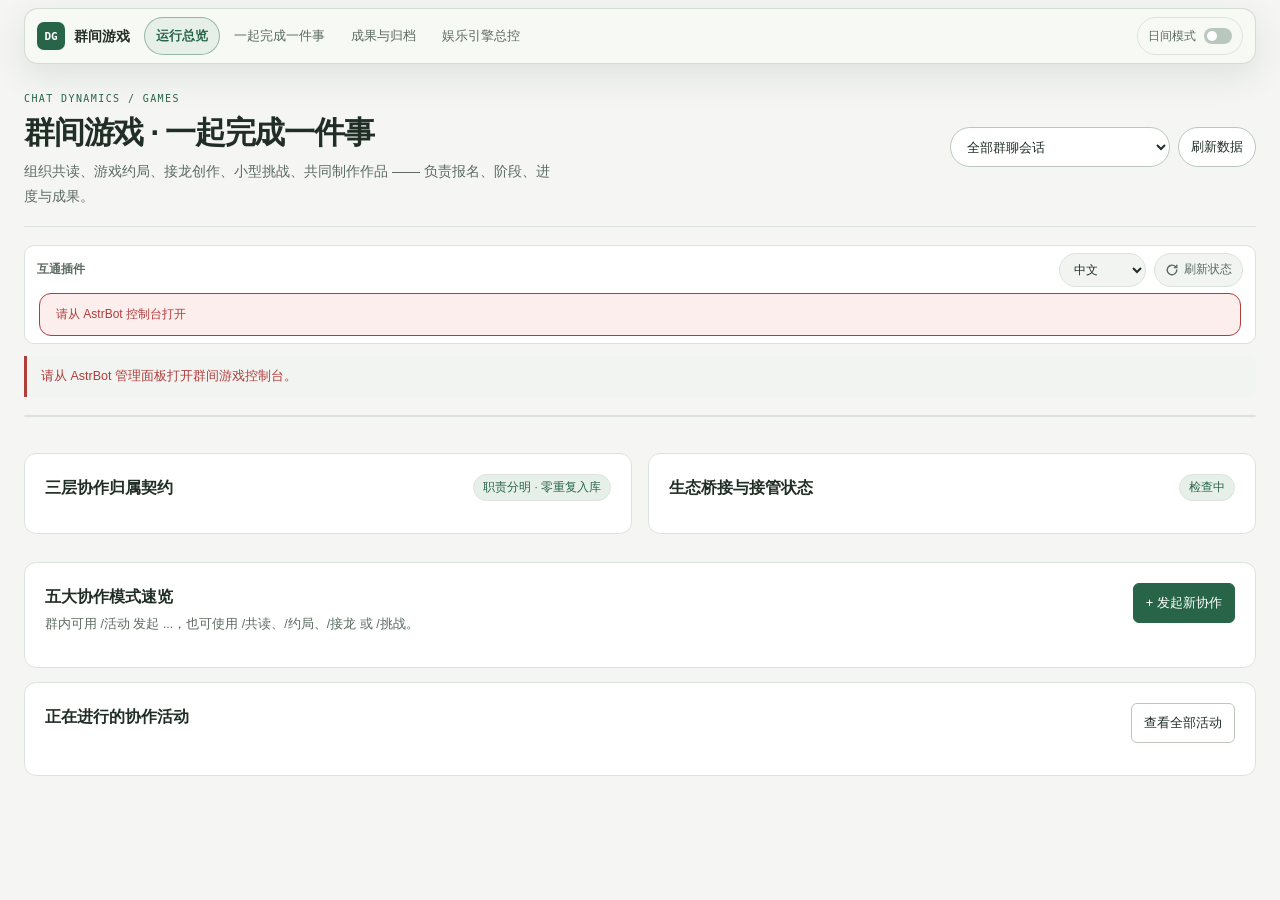
==== pages/games/index.html @ 1c7090a0 "chore: prepare v0.1.1-rc.1 release candidate" ====
<!doctype html>
<html lang="zh-CN">
<head>
  <meta charset="utf-8">
  <meta name="viewport" content="width=device-width,initial-scale=1">
  <meta name="color-scheme" content="light dark">
  <script src="theme.js?v=0.1.0"></script>
  <title data-series-text="群间游戏 · 一起完成一件事">群间游戏 · 一起完成一件事</title>
  <link rel="stylesheet" href="style.css?v=round2.1">
  <link rel="stylesheet" href="./series-ui.css?v=round2.1">
  <script type="module" src="./series-panels.js?v=round2.1"></script>
</head>
<body>
  <a class="skip-link" href="#workspace" data-series-text="跳到工作区">跳到工作区</a>
  <div class="app-shell series-workspace">
    <header class="series-nav">
      <a class="series-brand" href="#workspace"><span class="series-mark" aria-hidden="true">DG</span><span data-series-text="群间游戏">群间游戏</span></a>
      <nav class="side-nav series-tabs" aria-label="内容分类" data-series-aria-label="内容分类">
        <button data-tab="home" class="selected"><span class="nav-icon" aria-hidden="true">▦</span><span data-series-text="运行总览">运行总览</span></button>
        <button data-tab="activities"><span class="nav-icon" aria-hidden="true">◎</span><span data-series-text="一起完成一件事">一起完成一件事</span></button>
        <button data-tab="outcomes"><span class="nav-icon" aria-hidden="true">✦</span><span data-series-text="成果与归档">成果与归档</span></button>
        <button data-tab="engines"><span class="nav-icon" aria-hidden="true">❖</span><span data-series-text="娱乐引擎总控">娱乐引擎总控</span></button>
      </nav>
      <div class="series-nav-tools">
        <button id="theme-toggle" type="button" aria-pressed="false">
          <span id="theme-label" data-series-text="日间模式">日间模式</span>
          <span class="theme-switch" aria-hidden="true"></span>
        </button>
      </div>
    </header>

    <div class="workspace-shell">
      <main id="workspace" tabindex="-1">
        <header class="topbar series-heading">
          <div>
            <span class="eyebrow">CHAT DYNAMICS / GAMES</span>
            <h1 data-series-text="群间游戏 · 一起完成一件事">群间游戏 · 一起完成一件事</h1>
            <p data-series-text="组织共读、游戏约局、接龙创作、小型挑战、共同制作作品 —— 负责报名、阶段、进度与成果。">组织共读、游戏约局、接龙创作、小型挑战、共同制作作品 —— 负责报名、阶段、进度与成果。</p>
          </div>
          <div class="topbar-tools">
            <label class="scope-picker-wrap">
              <span class="sr-only" data-series-text="筛选群聊会话">筛选群聊会话</span>
              <select id="global-umo" aria-label="筛选群聊会话" data-series-aria-label="筛选群聊会话">
                <option value="" data-series-text="全部群聊会话">全部群聊会话</option>
              </select>
            </label>
            <button id="refresh-btn" type="button" data-series-text="刷新数据">刷新数据</button>
          </div>
        </header>

        <section id="dynamics-series-panel" aria-label="互通插件状态" data-series-aria-label="互通插件状态">
          <p class="sp-feedback" role="status" data-series-text="正在读取互通插件…">正在读取互通插件…</p>
        </section>

        <div id="notice" role="status" aria-live="polite" data-series-text="正在连接群间游戏控制台…">正在连接群间游戏控制台…</div>

        <section class="stats" id="stats-bar" aria-label="群间游戏概览" data-series-aria-label="群间游戏概览"></section>

        <!-- Tab 1: 运行总览 -->
        <section id="tab-home">
          <div class="grid-two">
            <article class="card">
              <div class="card-top">
                <h3 data-series-text="三层协作归属契约">三层协作归属契约</h3>
                <span class="badge" data-series-text="职责分明 · 零重复入库">职责分明 · 零重复入库</span>
              </div>
              <div id="ownership-list" class="ownership-stack"></div>
            </article>
            <article class="card">
              <div class="card-top">
                <h3 data-series-text="生态桥接与接管状态">生态桥接与接管状态</h3>
                <span id="legacy-status-badge" class="badge" data-series-text="检查中">检查中</span>
              </div>
              <div id="bridge-health" class="ownership-stack"></div>
            </article>
          </div>

          <article class="card">
            <div class="card-top">
              <div>
                <h3 data-series-text="五大协作模式速览">五大协作模式速览</h3>
                <p class="muted" data-series-text="群内可用 /活动 发起 ...，也可使用 /共读、/约局、/接龙 或 /挑战。">群内可用 /活动 发起 ...，也可使用 /共读、/约局、/接龙 或 /挑战。</p>
              </div>
              <button id="goto-create-btn" type="button" class="primary" data-series-text="+ 发起新协作">+ 发起新协作</button>
            </div>
            <div id="category-cards" class="category-grid"></div>
          </article>

          <article class="card">
            <div class="card-top">
              <h3 data-series-text="正在进行的协作活动">正在进行的协作活动</h3>
              <button id="goto-activities-btn" type="button" data-series-text="查看全部活动">查看全部活动</button>
            </div>
            <div id="home-open-list"></div>
          </article>
        </section>

        <!-- Tab 2: 一起完成一件事 -->
        <section id="tab-activities" hidden>
          <div class="toolbar">
            <div>
              <h2 data-series-text="一起完成一件事">一起完成一件事</h2>
              <p class="muted" data-series-text="统一追踪报名名册、阶段流水线、成员贡献与完结定稿；中途取消或流局的活动绝不写入群史记。">统一追踪报名名册、阶段流水线、成员贡献与完结定稿；中途取消或流局的活动绝不写入群史记。</p>
            </div>
            <button id="open-create-dialog" type="button" class="primary" data-series-text="+ 发起协作活动">+ 发起协作活动</button>
          </div>

          <div class="console-controls">
            <select id="act-category-filter" aria-label="按协作类型筛选" data-series-aria-label="按协作类型筛选">
              <option value="" data-series-text="全部协作类型">全部协作类型</option>
              <option value="reading" data-series-text="组织共读">组织共读</option>
              <option value="matchmaking" data-series-text="游戏约局">游戏约局</option>
              <option value="relay" data-series-text="接龙创作">接龙创作</option>
              <option value="challenge" data-series-text="小型挑战">小型挑战</option>
              <option value="creation" data-series-text="共同制作作品">共同制作作品</option>
            </select>
            <select id="act-status-filter" aria-label="按状态筛选" data-series-aria-label="按状态筛选">
              <option value="open" data-series-text="进行中 / 招募中">进行中 / 招募中</option>
              <option value="" data-series-text="全部状态">全部状态</option>
              <option value="completed" data-series-text="已完结">已完结</option>
              <option value="cancelled" data-series-text="已取消 / 流局">已取消 / 流局</option>
            </select>
            <label class="inline-check">
              <input type="checkbox" id="act-include-mini">
              <span data-series-text="显示小游戏完赛记录">显示小游戏完赛记录</span>
            </label>
          </div>

          <div class="split-workbench">
            <div>
              <div id="activity-list" class="list-pane" aria-label="活动列表" data-series-aria-label="活动列表"></div>
              <div id="activity-pagination" class="actions-row" hidden></div>
            </div>
            <aside id="activity-detail" class="detail-pane card" aria-label="活动详情" data-series-aria-label="活动详情">
              <div class="empty" data-series-text="从左侧选择一项协作活动，查看报名成员、当前阶段、打卡/接龙时间线并执行阶段推进。">从左侧选择一项协作活动，查看报名成员、当前阶段、打卡/接龙时间线并执行阶段推进。</div>
            </aside>
          </div>
        </section>

        <!-- Tab 3: 成果与归档 -->
        <section id="tab-outcomes" hidden>
          <div class="toolbar">
            <div>
              <h2 data-series-text="成果与归档">成果与归档</h2>
              <p class="muted" data-series-text="展示已完结活动的汇编成果稿，核验「群间记忆」经历存档与「群史记」入史回执。">展示已完结活动的汇编成果稿，核验「群间记忆」经历存档与「群史记」入史回执。</p>
            </div>
          </div>
          <div class="split-workbench">
            <div>
              <div id="outcome-list" class="list-pane" aria-label="成果列表" data-series-aria-label="成果列表"></div>
              <div id="outcome-pagination" class="actions-row" hidden></div>
            </div>
            <aside id="outcome-detail" class="detail-pane card" aria-label="成果阅读器" data-series-aria-label="成果阅读器">
              <div class="empty" data-series-text="选择左侧任意已完结成果，阅读完整汇编文稿或手动重同步至群间记忆 / 群史记。">选择左侧任意已完结成果，阅读完整汇编文稿或手动重同步至群间记忆 / 群史记。</div>
            </aside>
          </div>
        </section>

        <!-- Tab 4: 娱乐引擎总控 -->
        <section id="tab-engines" hidden>
          <div class="toolbar">
            <div>
              <h2 data-series-text="群聊娱乐引擎总控">群聊娱乐引擎总控</h2>
              <p class="muted" data-series-text="四大群聊娱乐插件已内聚至「群间游戏」，100% 保留原有群指令与历史数据目录，支持按需独立启停。">四大群聊娱乐插件已内聚至「群间游戏」，100% 保留原有群指令与历史数据目录，支持按需独立启停。</p>
            </div>
          </div>
          <div id="engine-grid" class="engine-grid"></div>
        </section>
      </main>
    </div>
  </div>

  <!-- 新建协作活动弹窗 -->
  <dialog id="create-dialog" aria-labelledby="create-dialog-title" aria-describedby="create-dialog-description">
    <form id="create-form" method="dialog">
      <div class="create-fields">
        <h2 id="create-dialog-title" data-series-text="发起「一起完成一件事」">发起「一起完成一件事」</h2>
        <p id="create-dialog-description" class="muted" data-series-text="成员可通过 /活动 报名 加入，通过 /活动 打卡 或 /活动 接棒 推进。">成员可通过 /活动 报名 加入，通过 /活动 打卡 或 /活动 接棒 推进。</p>
        <label><span data-series-text="目标群会话 UMO（必填，格式为平台:GroupMessage:群号）">目标群会话 UMO（必填，格式为平台:GroupMessage:群号）</span>
          <input id="create-umo" type="text" list="known-umo-list" placeholder="例如 aiocqhttp:GroupMessage:123456789" required data-series-placeholder="例如 aiocqhttp:GroupMessage:123456789">
          <datalist id="known-umo-list"></datalist>
        </label>
        <div class="form-row">
          <label><span data-series-text="协作类型">协作类型</span>
            <select id="create-category">
              <option value="reading" data-series-text="组织共读">组织共读</option>
              <option value="matchmaking" data-series-text="游戏约局">游戏约局</option>
              <option value="relay" data-series-text="接龙创作">接龙创作</option>
              <option value="challenge" data-series-text="小型挑战">小型挑战</option>
              <option value="creation" data-series-text="共同制作作品">共同制作作品</option>
            </select>
          </label>
          <label><span data-series-text="目标打卡/接龙/段落数">目标打卡/接龙/段落数</span>
            <input id="create-target" type="number" min="1" max="500" value="5" required>
          </label>
          <label><span data-series-text="最低成团人数">最低成团人数</span>
            <input id="create-min-p" type="number" min="1" max="100" value="2" required>
          </label>
        </div>
        <label><span data-series-text="活动标题">活动标题</span>
          <input id="create-title" type="text" maxlength="120" placeholder="例如：《银河铁道之夜》周末共读 / 周五晚21点车队 / 夏夜怪谈接龙" required data-series-placeholder="例如：《银河铁道之夜》周末共读 / 周五晚21点车队 / 夏夜怪谈接龙">
        </label>
        <label><span data-series-text="自定义阶段（可选，用 &gt; 分隔，留空使用默认阶段）">自定义阶段（可选，用 &gt; 分隔，留空使用默认阶段）</span>
          <input id="create-stages" type="text" maxlength="240" placeholder="留空自动采用默认四阶段流水线" data-series-placeholder="留空自动采用默认四阶段流水线">
        </label>
        <label><span data-series-text="活动简介与规则说明（可选）">活动简介与规则说明（可选）</span>
          <textarea id="create-desc" rows="3" maxlength="800" placeholder="说明本次共读章节、约局时间、接龙规则或共创分工…" data-series-placeholder="说明本次共读章节、约局时间、接龙规则或共创分工…"></textarea>
        </label>
      </div>
      <footer>
        <p id="create-error" class="dialog-error" role="alert"></p>
        <button type="button" id="create-cancel-btn" data-series-text="取消">取消</button>
        <button type="submit" id="create-submit-btn" class="primary" data-series-text="立即创建活动">立即创建活动</button>
      </footer>
    </form>
  </dialog>

  <!-- 完结/取消确认弹窗 -->
  <dialog id="action-dialog" aria-labelledby="action-dialog-title" aria-describedby="action-dialog-desc">
    <form id="action-form" method="dialog">
      <h2 id="action-dialog-title" data-series-text="完结活动">完结活动</h2>
      <p id="action-dialog-desc" class="muted"></p>
      <label id="action-note-label"><span data-series-text="结项寄语 / 备注说明">结项寄语 / 备注说明</span>
        <textarea id="action-note" rows="3" maxlength="600" placeholder="填写结项总结或取消原因…" data-series-placeholder="填写结项总结或取消原因…"></textarea>
      </label>
      <footer>
        <button type="button" id="action-cancel-btn" data-series-text="返回">返回</button>
        <button type="submit" id="action-confirm-btn" class="primary" data-series-text="确认执行">确认执行</button>
      </footer>
    </form>
  </dialog>

  <script type="module" src="app.js?v=round2.1"></script>
</body>
</html>
---- pages/games/style.css ----
/* View components use the shared workbench palette. */
:root {
  --bg:var(--ds-bg); --surface:var(--ds-surface); --surface-soft:var(--ds-soft);
  --surface-raised:var(--ds-surface); --surface-hover:var(--ds-hover);
  --text:var(--ds-text); --muted:var(--ds-muted); --muted-soft:var(--ds-muted);
  --cyan:var(--ds-accent); --cyan-soft:var(--ds-accent-soft);
  --amber:var(--ds-warning); --amber-soft:var(--ds-warning-soft);
  --danger:var(--ds-danger); --danger-soft:var(--ds-danger-soft);
  --line:var(--ds-border); --line-strong:var(--ds-strong);
  --sans:var(--ds-font); --mono:var(--ds-mono);
  --shadow:none; --shadow-hover:0 4px 16px #1f372b0a;
  --radius-lg:var(--ds-radius-md); --radius-md:8px; --radius-sm:var(--ds-radius-sm);
}

* { box-sizing: border-box; min-width: 0; }
html, body { margin: 0; background: var(--bg); color: var(--text); font: 14px/1.65 var(--sans); }
[hidden] { display: none !important; }
.sr-only, .skip-link:not(:focus) {
  position: absolute; width: 1px; height: 1px; overflow: hidden; clip-path: inset(50%);
}
.skip-link:focus {
  position: fixed; left: 12px; top: 12px; z-index: 99; padding: 8px 14px;
  background: var(--cyan); color: var(--surface); border-radius: 6px;
}









.nav-icon { width: 18px; flex: none; text-align: center; font-size: 16px; }













.scope-picker-wrap select { min-width: 220px; }

button, select, input:not([type="checkbox"]), textarea {
  font: 13px/1.5 var(--sans); color: var(--text); min-height: 40px;
  border: 1px solid var(--line-strong); border-radius: 6px; background: var(--surface);
  padding: 8px 12px; max-width: 100%;
}
button { cursor: pointer; white-space: nowrap; transition: background .15s, border-color .15s; }
button:hover:not(:disabled) { border-color: var(--cyan); background: var(--surface-hover); }
button:disabled { opacity: .52; cursor: not-allowed; }
button.primary { background: var(--cyan); color: var(--surface); border-color: var(--cyan); }
button.danger { color: var(--danger); border-color: var(--danger); background: var(--danger-soft); }
code {
  font: 12px/1.4 var(--mono); padding: 2px 6px; border-radius: 4px;
  background: var(--surface-soft); border: 1px solid var(--line);
}

#notice {
  background: var(--surface-soft); border-left: 3px solid var(--cyan);
  padding: 10px 14px; color: var(--muted); border-radius: 0 6px 6px 0;
  font-size: 12.5px; margin-bottom: 18px;
}
.stats {
  display: grid; grid-template-columns: repeat(4, minmax(0, 1fr));
  background: var(--surface); border: 1px solid var(--line);
  border-radius: 10px; overflow: hidden; margin: 14px 0 22px;
}
.stat { display: flex; flex-direction: column; padding: 16px 20px; border-right: 1px solid var(--line); gap: 4px; }
.stat:last-child { border-right: 0; }
.stat strong { font-size: 28px; line-height: 1.25; font-weight: 650; font-variant-numeric: tabular-nums; }
.stat span { font-size: 12px; color: var(--muted); order: -1; }

.grid-two { display: grid; grid-template-columns: repeat(2, minmax(0, 1fr)); gap: 16px; }
.card {
  border: 1px solid var(--line); border-radius: 12px; background: var(--surface);
  padding: 20px; margin: 14px 0;
}
.card-top { display: flex; align-items: flex-start; justify-content: space-between; gap: 12px; margin-bottom: 12px; }
.card-top h3 { margin: 0; }
.muted { color: var(--muted); font-size: 12.5px; margin: 4px 0 0; }

.badge {
  display: inline-flex; align-items: center; gap: 4px; flex-shrink: 0;
  border: 1px solid var(--line); border-radius: 5px;
  background: var(--cyan-soft); color: var(--cyan); font-size: 11.5px; padding: 3px 9px;
}
.badge.warn { background: var(--amber-soft); color: var(--amber); border-color: var(--amber); }
.badge.danger { background: var(--danger-soft); color: var(--danger); border-color: var(--danger); }
.badge.neutral { background: var(--surface-soft); color: var(--muted); }

.ownership-stack { display: flex; flex-direction: column; gap: 10px; }
.ownership-row {
  padding: 10px 12px; border-radius: 8px; background: var(--surface-soft);
  border: 1px solid var(--line); display: flex; justify-content: space-between; align-items: center; gap: 12px;
}
.ownership-row strong { display: block; font-size: 13.5px; }
.ownership-row span { font-size: 12px; color: var(--muted); }

.category-grid {
  display: grid; grid-template-columns: repeat(auto-fit, minmax(210px, 1fr)); gap: 12px; margin-top: 12px;
}
.category-card {
  padding: 14px; border-radius: 10px; border: 1px solid var(--line); background: var(--surface-soft);
  display: flex; flex-direction: column; gap: 6px;
}
.category-card strong { font-size: 14px; }
.category-card .stage-preview { font-size: 11.5px; color: var(--muted); }

.toolbar { display: flex; justify-content: space-between; align-items: flex-start; gap: 16px; margin: 8px 0 14px; flex-wrap: wrap; }
.toolbar h2 { margin: 0; }
.console-controls {
  display: flex; flex-wrap: wrap; align-items: center; gap: 12px;
  padding: 12px 14px; border-radius: 8px; background: var(--surface-soft); border: 1px solid var(--line);
  margin-bottom: 16px;
}
.inline-check { display: inline-flex; align-items: center; gap: 6px; font-size: 13px; color: var(--muted); margin: 0; cursor: pointer; }
.inline-check input { width: 16px; height: 16px; accent-color: var(--cyan); }

.split-workbench {
  display: grid; grid-template-columns: minmax(300px, 420px) minmax(0, 1fr); gap: 18px; align-items: start;
}
.list-pane { display: flex; flex-direction: column; gap: 10px; }
.list-item {
  padding: 14px 16px; border-radius: 10px; border: 1px solid var(--line); background: var(--surface);
  cursor: pointer; text-align: left; white-space: normal; overflow-wrap: anywhere; transition: border-color .15s, background .15s;
}
.list-item:hover { border-color: var(--cyan); background: var(--surface-hover); }
.list-item.active { border-color: var(--cyan); background: var(--cyan-soft); box-shadow: inset 3px 0 var(--cyan); }
.list-item-head { display: flex; justify-content: space-between; align-items: center; gap: 8px; margin-bottom: 6px; }
.list-item-title { margin: 0; font-size: 14.5px; font-weight: 600; }
.list-item-meta { font-size: 12px; color: var(--muted); display: flex; flex-wrap: wrap; gap: 8px; }

.detail-pane { margin: 0; position: sticky; top: 18px; }
.stage-pipeline { display: flex; flex-wrap: wrap; gap: 8px; margin: 14px 0; }
.stage-step {
  padding: 5px 11px; border-radius: 999px; font-size: 12px; border: 1px solid var(--line);
  background: var(--surface-soft); color: var(--muted);
}
.stage-step.done { border-color: var(--cyan); color: var(--cyan); }
.stage-step.current { background: var(--cyan); color: var(--surface); border-color: var(--cyan); font-weight: 600; }

.progress-track {
  height: 10px; border-radius: 999px; background: var(--surface-soft); border: 1px solid var(--line);
  overflow: hidden; margin: 8px 0 14px;
}
.progress-fill { height: 100%; background: var(--cyan); transition: width .25s ease; }

.roster-chips { display: flex; flex-wrap: wrap; gap: 6px; margin: 8px 0 14px; }
.roster-chip {
  padding: 4px 10px; border-radius: 999px; background: var(--surface-soft);
  border: 1px solid var(--line); font-size: 12px;
}
.timeline { display: flex; flex-direction: column; gap: 8px; max-height: 360px; overflow: auto; margin-top: 10px; }
.timeline-item {
  padding: 10px 12px; border-radius: 8px; background: var(--surface-soft); border: 1px solid var(--line);
}
.timeline-head { display: flex; justify-content: space-between; font-size: 11.5px; color: var(--muted); margin-bottom: 4px; }
.timeline-body { white-space: pre-wrap; overflow-wrap: anywhere; font-size: 13px; }

.actions-row { display: flex; flex-wrap: wrap; gap: 8px; margin-top: 16px; padding-top: 14px; border-top: 1px solid var(--line); }
.markdown-viewer {
  white-space: pre-wrap; overflow-wrap: anywhere; font: 13px/1.75 var(--mono);
  background: var(--surface-soft); border: 1px solid var(--line); border-radius: 8px;
  padding: 16px; max-height: 520px; overflow: auto; margin-top: 12px;
}

.engine-grid {
  display: grid; grid-template-columns: repeat(auto-fit, minmax(320px, 1fr)); gap: 16px;
}
.engine-card {
  border: 1px solid var(--line); border-radius: 12px; background: var(--surface);
  padding: 18px 20px; display: flex; flex-direction: column; gap: 10px;
}
.engine-card.off { opacity: .76; background: var(--surface-soft); }
.cmd-chips { display: flex; flex-wrap: wrap; gap: 6px; }

.empty {
  padding: 32px 20px; text-align: center; border: 1px dashed var(--line-strong);
  border-radius: 10px; background: var(--surface-soft); color: var(--muted);
}

dialog {
  width: min(620px, 94vw); border: 1px solid var(--line-strong); border-radius: 12px;
  padding: 24px; background: var(--surface); color: var(--text);
}
dialog::backdrop { background: #0b141980; }
dialog h2 { margin-top: 0; }
dialog label { display: block; font-size: 12.5px; color: var(--muted); margin: 12px 0; }
dialog input, dialog select, dialog textarea { display: block; width: 100%; margin-top: 6px; }
.form-row { display: grid; grid-template-columns: 1.4fr 1fr 1fr; gap: 10px; }
dialog footer { display: flex; flex-wrap: wrap; justify-content: flex-end; gap: 10px; margin-top: 18px; }
.dialog-error {
  flex: 0 0 100%;
  margin: 0;
  color: var(--danger);
  overflow-wrap: anywhere;
}
.dialog-error:empty { display: none; }

@media (max-width: 768px) {
  #create-dialog { overflow: hidden; padding: 0; }
  #create-form {
    display: grid;
    grid-template-rows: minmax(0, 1fr) auto;
    max-height: calc(100dvh - 26px);
    margin: 0;
  }
  .create-fields {
    overflow: auto;
    overscroll-behavior: contain;
    padding: 20px 20px 8px;
  }
  #create-dialog footer {
    margin: 0;
    padding: 12px 20px 16px;
    border-block-start: 1px solid var(--line);
    background: var(--surface);
  }
  #create-dialog footer button { white-space: normal; min-height: 44px; }
}

@media (max-width: 960px) {
  
  
  .stats { grid-template-columns: repeat(2, minmax(0, 1fr)); }
  .grid-two, .split-workbench, .form-row { grid-template-columns: 1fr; }
  .detail-pane { position: static; }
}
---- pages/games/series-ui.css ----
/* Canonical series chrome. Palette and frosted navigation follow Dynamics World workbench.css. */
:root {
  color-scheme: light;
  --ds-bg: #f5f6f4;
  --ds-surface: #fff;
  --ds-soft: #f1f4f1;
  --ds-hover: #e9eeea;
  --ds-text: #202e26;
  --ds-muted: #5b6b60;
  --ds-accent: #286548;
  --ds-accent-soft: #e6f0e8;
  --ds-border: #dce3dc;
  --ds-strong: #b9c8bd;
  --ds-danger: #b13d3b;
  --ds-danger-soft: #fceeed;
  --ds-warning: #925b20;
  --ds-warning-soft: #fbf0df;
  --ds-info: #2f6f8f;
  --ds-info-soft: #e7f0f5;
  --ds-glass: rgba(247,250,243,.84);
  --ds-glass-border: rgba(140,163,141,.34);
  --ds-shadow: 0 12px 34px rgba(24,46,33,.10);
  --ds-screen: rgba(16,39,28,.45);
  --ds-font: "Segoe UI Variable Text","Microsoft YaHei","PingFang SC",sans-serif;
  --ds-mono: "Cascadia Code","Consolas",monospace;
  --ds-radius-sm: 6px;
  --ds-radius-md: 12px;
  --ds-radius-lg: 14px;
  --ds-pill: 999px;
  --ds-sp-1: 4px;
  --ds-sp-2: 8px;
  --ds-sp-3: 12px;
  --ds-sp-4: 16px;
  --ds-sp-5: 24px;
  --ds-sp-6: 32px;
  --ds-text-xs: 11px;
  --ds-text-sm: 12px;
  --ds-text-base: 14px;
  --ds-text-md: 15px;
  --ds-text-lg: 19px;
  --ds-text-xl: 24px;
  --ds-text-2xl: clamp(24px,2.4vw,32px);
  --ds-leading: 1.65;
  --ds-inset: 24px;
  --ds-max-width: 1680px;
}
html[data-ui-theme="night"] {
  color-scheme: dark;
  --ds-bg: #0b1419;
  --ds-surface: #14211e;
  --ds-soft: #1b2b25;
  --ds-hover: #2a3c31;
  --ds-text: #e8eee8;
  --ds-muted: #afbeb2;
  --ds-accent: #a2d5ae;
  --ds-accent-soft: #293f30;
  --ds-border: #304137;
  --ds-strong: #53695a;
  --ds-danger: #f39d97;
  --ds-danger-soft: #3b2727;
  --ds-warning: #e8bb83;
  --ds-warning-soft: #362e23;
  --ds-info: #8fc4dd;
  --ds-info-soft: #1d3038;
  --ds-glass: rgba(21,37,31,.84);
  --ds-glass-border: rgba(101,139,115,.38);
  --ds-shadow: 0 14px 38px rgba(4,12,9,.38);
  --ds-screen: rgba(4,12,9,.62);
}
html { background: var(--ds-bg); }
[hidden] { display: none !important; }
:is(button,a,input,select,textarea,summary):focus-visible {
  outline: 2px solid var(--ds-accent);
  outline-offset: 2px;
}
:is(button,input,select,textarea):disabled { cursor: not-allowed; }
.series-workspace {
  width: min(100%,var(--ds-max-width));
  margin-inline: auto;
  padding: 0 var(--ds-inset) 48px;
  box-sizing: border-box;
}
.series-nav {
  display: grid;
  grid-template-columns: auto minmax(0,1fr) auto;
  align-items: center;
  gap: 6px 14px;
  min-width: 0;
  margin: 8px 0 0;
  padding: 6px 12px;
  border: 1px solid var(--ds-glass-border);
  border-radius: var(--ds-radius-lg);
  background: var(--ds-glass);
  backdrop-filter: blur(14px);
  box-shadow: var(--ds-shadow);
  color: var(--ds-text);
  font: 14px/1.5 var(--ds-font);
}
.series-nav > .series-brand {
  display: inline-flex;
  align-items: center;
  gap: 9px;
  margin: 0;
  padding: 0;
  color: var(--ds-text);
  font: 650 14px/1.3 var(--ds-font);
  text-decoration: none;
}
.series-brand > .series-mark {
  display: grid;
  place-items: center;
  flex: none;
  width: 28px;
  height: 28px;
  border: 0;
  border-radius: 7px;
  background: var(--ds-accent);
  color: var(--ds-surface);
  font: 700 11px var(--ds-mono);
}
.series-nav .series-tabs {
  display: flex;
  flex-wrap: wrap;
  align-items: center;
  gap: 2px;
  min-width: 0;
  margin: 0;
  padding: 2px 0;
  border: 0;
}
.series-nav .series-tabs > :is(button,a,span) {
  display: inline-flex;
  align-items: center;
  justify-content: center;
  gap: 6px;
  flex: none;
  width: auto;
  max-width: 100%;
  min-height: 38px;
  margin: 0;
  padding: 6px 11px;
  border: 1px solid transparent;
  border-radius: var(--ds-pill);
  background: transparent;
  box-shadow: none;
  color: var(--ds-muted);
  font: 500 12.5px/1.35 var(--ds-font);
  text-align: start;
  text-decoration: none;
  white-space: normal;
}
.series-nav .series-tabs > :is(button,a):hover {
  background: var(--ds-hover);
  color: var(--ds-text);
}
.series-nav .series-tabs > :is(.selected,.active,[aria-current="page"],[aria-selected="true"]) {
  border-color: color-mix(in srgb,var(--ds-accent) 42%,transparent);
  background: var(--ds-accent-soft);
  color: var(--ds-accent);
  font-weight: 600;
}
.series-nav .series-tabs .nav-icon,
.series-nav .series-tabs .vm-nav-icon { display: none; }
.series-nav-tools {
  display: inline-flex;
  flex-wrap: wrap;
  justify-content: end;
  align-items: center;
  gap: 4px 8px;
}
.series-nav :is(.series-theme,#theme-toggle,.plugin-theme-toggle) {
  display: inline-flex;
  align-items: center;
  justify-content: space-between;
  gap: 8px;
  width: auto;
  min-height: 38px;
  margin: 0;
  padding: 6px 10px;
  border: 1px solid var(--ds-border);
  border-radius: var(--ds-pill);
  background: transparent;
  color: var(--ds-muted);
  cursor: pointer;
  font: 500 12px/1.35 var(--ds-font);
  white-space: nowrap;
}
.series-nav :is(.series-theme,#theme-toggle,.plugin-theme-toggle):hover { background: var(--ds-hover); }
.series-nav .ui-theme-icon { display: none; }
.series-nav :is(.series-switch,.theme-switch,.ui-theme-switch) {
  display: block;
  box-sizing: border-box;
  flex: none;
  width: 28px;
  height: 16px;
  padding: 3px;
  border: 0;
  border-radius: var(--ds-pill);
  background: var(--ds-strong);
}
.series-nav :is(.series-switch,.theme-switch,.ui-theme-switch)::after {
  content: "";
  display: block;
  width: 10px;
  height: 10px;
  border-radius: 50%;
  background: var(--ds-surface);
  transition: transform .15s ease;
}
.series-nav [aria-pressed="true"] :is(.series-switch,.theme-switch,.ui-theme-switch) { background: var(--ds-accent); }
.series-nav [aria-pressed="true"] :is(.series-switch,.theme-switch,.ui-theme-switch)::after { transform: translateX(12px); }
.series-nav > :is(.ui-theme-status,.plugin-nav-note,.series-theme-status) {
  grid-column: 1 / -1;
  margin: 0;
  padding: 0;
  color: var(--ds-muted);
  font-size: 12px;
}
.series-nav > :is(.ui-theme-status,.plugin-nav-note,.series-theme-status):empty { display: none; }
.series-nav .plugin-nav-note.error { color: var(--ds-danger); }
.series-nav .ui-theme-retry { grid-column: 3; grid-row: 2; justify-self: end; }

.series-heading {
  display: flex;
  flex-wrap: wrap;
  align-items: center;
  justify-content: space-between;
  gap: 8px 16px;
  margin: 0 0 18px;
  padding: 22px 0 18px;
  border-bottom: 1px solid var(--ds-border);
  background: transparent;
}
.series-heading :is(h1,.page-title) {
  margin: 4px 0 6px;
  color: var(--ds-text);
  font: 650 var(--ds-text-2xl)/1.3 var(--ds-font);
  letter-spacing: -.04em;
  white-space: normal;
}
.series-heading :is(.eyebrow,.wb-eyebrow) {
  margin: 0;
  color: var(--ds-accent);
  font: 10px/1.5 var(--ds-mono);
  letter-spacing: .14em;
  text-transform: uppercase;
}
.series-heading p:not(.eyebrow,.wb-eyebrow) {
  max-width: 68ch;
  margin: 0;
  color: var(--ds-muted);
  font-size: 14px;
  line-height: 1.75;
}
.series-heading :is(.topbar-tools,.page-actions,.header-status,.connection-state) {
  display: flex;
  flex-wrap: wrap;
  align-items: center;
  gap: 8px;
}
.series-heading .connection-state {
  min-height: 38px;
  padding: 6px 12px;
  border: 1px solid var(--ds-border);
  border-radius: var(--ds-pill);
  background: var(--ds-surface);
}
.series-heading :is(.topbar-tools,.page-actions) :is(button,select) { border-radius: var(--ds-pill); }
.series-context {
  min-width: 0;
  margin-bottom: 20px;
  padding: 14px 18px;
  border: 1px solid var(--ds-border);
  border-left: 3px solid var(--ds-accent);
  border-radius: var(--ds-radius-md);
  background: var(--ds-soft);
}
:is(.wire-card,.wb-card,.config-group,.vm-layout .card,.vm-layout .panel-card) {
  border: 1px solid var(--ds-border);
  border-radius: var(--ds-radius-md);
  background: var(--ds-surface);
}
:is(.wire-card,.wb-card) { padding: 20px; margin-bottom: 20px; }
:is(.btn,.wb-button,.button):not(.series-theme) { border-radius: var(--ds-radius-sm); }
:is(.wb-tab,.tab,.tab-btn,.chip,.pill-chip,.badge,.capsule,.wb-tag,.status-pill) { border-radius: var(--ds-pill); }
:is(.empty-state,.empty) {
  border: 1px dashed var(--ds-strong);
  border-radius: var(--ds-radius-md);
  background: var(--ds-soft);
  color: var(--ds-muted);
}
[data-ui-state] {
  padding: 12px 16px;
  border: 1px solid var(--ds-border);
  border-radius: var(--ds-radius-md);
  background: var(--ds-soft);
  color: var(--ds-text);
  overflow-wrap: anywhere;
}
[data-ui-state=error] { border-color: var(--ds-danger); background: var(--ds-danger-soft); color: var(--ds-danger); }
[data-ui-state=warning] { background: var(--ds-warning-soft); color: var(--ds-warning); }
[data-ui-state=success] { background: var(--ds-accent-soft); color: var(--ds-accent); }
[data-ui-state=info] { background: var(--ds-info-soft); color: var(--ds-info); }
[data-ui-state]:empty { display: none; }
.series-confirm {
  box-sizing: border-box;
  width: min(460px,calc(100vw - 24px));
  margin: auto;
  padding: 24px;
  border: 1px solid var(--ds-border);
  border-radius: var(--ds-radius-md);
  background: var(--ds-surface);
  color: var(--ds-text);
  font: 14px/1.7 var(--ds-font);
  overflow-wrap: anywhere;
}
.series-confirm h2 { margin: 0 0 10px; font-size: 20px; }
.series-confirm footer { display: flex; flex-wrap: wrap; justify-content: flex-end; gap: 10px; }
.series-confirm input { width: 100%; padding: 8px 12px; }
.series-confirm::backdrop { background: var(--ds-screen); }
.edit-history-desc { min-width: 0; white-space: pre-wrap; overflow-wrap: anywhere; }
html { scrollbar-color: var(--ds-strong) var(--ds-soft); scrollbar-width: thin; }

@media (max-width: 1000px) {
  .series-nav { grid-template-columns: minmax(0,1fr) auto; }
  .series-nav .series-tabs { grid-row: 2; grid-column: 1 / -1; }
  .series-nav-tools,.series-nav .plugin-theme-toggle { grid-row: 1; grid-column: 2; }
  .series-nav .ui-theme-retry { grid-column: 2; grid-row: auto; }
}
@media (max-width: 768px) {
  :root { --ds-inset: 16px; }
  .series-nav .series-tabs > :is(button,a,span),
  .series-nav :is(.series-theme,#theme-toggle,.plugin-theme-toggle) { min-height: 44px; }
  .series-nav .series-tabs > :is(button,a,span) { padding-inline: 9px; }
  .series-heading { padding: 18px 0 14px; margin-bottom: 14px; }
  .series-context { padding: 12px 14px; }
  dialog { max-width: calc(100vw - 24px); max-height: calc(100dvh - 24px); }
  .series-confirm footer button { flex: 1 1 120px; }
  .app-shell pre { white-space: pre-wrap; overflow-wrap: anywhere; }
  .peek-content { padding-bottom: max(24px,env(safe-area-inset-bottom)); }
  .peek-details summary { min-height: 44px; padding: 12px 8px; }
  .memory-detail-content,.edit-history-text { white-space: pre-wrap; overflow-wrap: anywhere; }
  .project-text { max-height: 65dvh; }
  .project-layout { grid-template-columns: minmax(0,1fr); }
  .creative-toolbar select { width: 100%; }
}
@media (prefers-reduced-motion: reduce) {
  .series-nav *,#dynamics-series-panel *,[data-ui-state] { animation: none !important; transition: none !important; }
}

/* The companion links remain visible below each page heading. */
#dynamics-series-panel{font:13px/1.45 var(--ds-font);margin:0 0 12px;padding:7px 12px;border:1px solid var(--ds-border);border-radius:10px;background:var(--ds-surface);color:var(--ds-text);min-width:0;position:relative}
#dynamics-series-panel .sp-bar,#dynamics-series-panel .sp-heading,.sp-tools{display:flex;align-items:center;justify-content:space-between;gap:8px;flex-wrap:wrap}
#dynamics-series-panel .sp-bar{gap:10px}.sp-title{font-weight:650;font-size:12px;color:var(--ds-muted)}.sp-language{display:inline-flex;align-items:center;gap:6px;color:var(--ds-muted);font-size:12px}
.sp-language>span{position:absolute;width:1px;height:1px;overflow:hidden;clip-path:inset(50%)}
.sp-language select{min-width:82px;max-width:120px;min-height:34px;border:1px solid var(--ds-border);border-radius:999px;background:var(--ds-soft);color:var(--ds-text);padding:4px 10px;font:12px/1.3 var(--ds-font)}
#dynamics-series-panel button{font:inherit;cursor:pointer;border:1px solid var(--ds-border);border-radius:999px;background:var(--ds-soft);color:inherit;min-width:0;transition:background .15s ease,border-color .15s ease,transform .15s ease}
#dynamics-series-panel button:hover:not(:disabled){background:var(--ds-hover);border-color:var(--ds-strong)}
#dynamics-series-panel .sp-refresh{display:inline-flex;align-items:center;gap:5px;padding:5px 10px;min-height:34px;font-size:12px;color:var(--ds-muted)}
#dynamics-series-panel .sp-links{display:flex;align-items:center;gap:6px;flex-wrap:wrap;flex:1 1 auto;min-width:0;padding:0;margin:0;border:0}
#dynamics-series-panel .sp-link{display:inline-flex;align-items:center;justify-content:center;gap:6px;text-align:left;padding:5px 11px;min-height:34px;white-space:nowrap;border-radius:999px}
#dynamics-series-panel .sp-link.sp-home-hub{background:var(--ds-accent);color:var(--ds-surface);border-color:var(--ds-accent);font-weight:600;padding:5px 13px;box-shadow:0 2px 8px #28654826}
#dynamics-series-panel .sp-link.sp-home-hub:hover:not(:disabled){filter:brightness(1.06);background:var(--ds-accent);border-color:var(--ds-accent)}
#dynamics-series-panel .sp-link.sp-home-hub .sp-state{display:none}
#dynamics-series-panel .sp-dot{width:7px;height:7px;border-radius:50%;background:var(--ds-strong);flex:0 0 auto}
#dynamics-series-panel :is(.sp-ready,.sp-enabled) .sp-dot{background:var(--ds-accent)}
#dynamics-series-panel :is(.sp-not_ready,.sp-unloaded,.sp-inactive) .sp-dot{background:var(--ds-warning)}
#dynamics-series-panel :is(.sp-error,.sp-conflict) .sp-dot{background:var(--ds-danger)}
#dynamics-series-panel .sp-name{font-weight:550;font-size:12.5px}.sp-state{font-size:11px;color:var(--ds-muted)}
#dynamics-series-panel :is(.sp-ready,.sp-enabled) .sp-state{display:none}
#dynamics-series-panel :is(.sp-error,.sp-conflict) .sp-state,.sp-warning{color:var(--ds-danger)}
#dynamics-series-panel button[aria-current=page]{background:var(--ds-accent-soft);color:var(--ds-accent);border-color:var(--ds-accent);opacity:1}
#dynamics-series-panel button:disabled:not([aria-current]){opacity:.62;cursor:not-allowed}
#dynamics-series-panel .sp-scope-pill{display:inline-flex;align-items:center;gap:4px;padding:3px 6px 3px 10px;border-radius:999px;background:var(--ds-accent-soft);color:var(--ds-accent);border:1px solid var(--ds-border);font-size:11.5px;max-width:220px}
#dynamics-series-panel .sp-scope-text{white-space:normal;overflow-wrap:normal;word-break:keep-all;line-height:1.35}
#dynamics-series-panel .sp-scope-clear{min-height:22px!important;width:22px;padding:0;border:0;background:transparent;color:currentColor;display:inline-grid;place-items:center;font-size:14px;line-height:1}
#dynamics-series-panel .sp-extra{position:relative;margin:0;color:var(--ds-muted);border:0;padding:0}
#dynamics-series-panel .sp-extra>summary{list-style:none;cursor:pointer;font-size:11.5px;padding:5px 10px;border:1px solid var(--ds-border);border-radius:999px;background:var(--ds-soft);min-height:34px;display:inline-flex;align-items:center;box-sizing:border-box}
#dynamics-series-panel .sp-extra>summary::-webkit-details-marker{display:none}
#dynamics-series-panel .sp-extra-alert>summary{border-color:var(--ds-danger);background:var(--ds-danger-soft);color:var(--ds-danger)}
#dynamics-series-panel .sp-extra-body{position:absolute;right:0;top:calc(100% + 6px);z-index:50;min-width:240px;max-width:min(340px,calc(100vw - 32px));padding:10px 12px;border-radius:10px;border:1px solid var(--ds-border);background:var(--ds-surface);box-shadow:var(--ds-shadow);color:var(--ds-text)}
#dynamics-series-panel p{margin:4px 0;overflow-wrap:anywhere;font-size:12px}#dynamics-series-panel>.sp-feedback{margin:6px 2px 0}.sp-feedback:empty{display:none}

@media (max-width: 768px) {
  #dynamics-series-panel :is(.sp-refresh,.sp-link,.sp-language select),
  #dynamics-series-panel .sp-extra > summary { min-height: 44px; }
  #dynamics-series-panel .sp-extra { position: static; }
  #dynamics-series-panel .sp-extra-body { position: static; margin-top: 6px; max-width: 100%; }
}

.series-skip {
  position: fixed;
  top: -100px;
  left: 12px;
  z-index: 300;
  padding: 8px 12px;
  border: 1px solid var(--ds-border);
  border-radius: var(--ds-pill);
  background: var(--ds-surface);
  color: var(--ds-accent);
}
.series-skip:focus { top: 12px; }
#dynamics-series-panel .sp-scope-pill[hidden] { display: none; }
#dynamics-series-panel .sp-links { flex-wrap: wrap; }
.series-confirm > form { margin: 0; padding: 0; }
.series-confirm > form > label { display: grid; gap: 6px; margin: 0 0 12px; }
.series-confirm > form :is(input,textarea) {
  min-height: 40px;
  border: 1px solid var(--ds-strong);
  border-radius: var(--ds-radius-sm);
  color: var(--ds-text);
  background: var(--ds-soft);
  font: inherit;
}
.series-confirm footer { margin-top: 16px; }
.series-confirm footer button {
  min-height: 40px;
  padding: 6px 12px;
  border: 1px solid var(--ds-strong);
  border-radius: var(--ds-pill);
  color: var(--ds-text);
  background: var(--ds-surface);
  font: inherit;
  cursor: pointer;
}
.series-confirm footer button[type="submit"] {
  color: var(--ds-surface);
  background: var(--ds-accent);
  border-color: var(--ds-accent);
}
.series-confirm footer button.danger {
  color: var(--ds-danger);
  background: var(--ds-danger-soft);
  border-color: var(--ds-danger);
}

@media (max-width: 768px) {
  .series-nav {
    grid-template-columns: auto minmax(0,1fr) auto;
    padding: 4px 9px;
    gap: 2px 7px;
  }
  .series-nav > .series-tabs { grid-column: 2; grid-row: 1; }
  .series-nav > :is(.series-nav-tools,.plugin-theme-toggle) { grid-column: 3; grid-row: 1; }
  .series-nav .series-brand > span:last-child,
  .series-nav button > :is(#theme-label,.ui-theme-label) {
    position: absolute;
    width: 1px;
    height: 1px;
    overflow: hidden;
    clip-path: inset(50%);
  }
  .series-nav > .ui-theme-retry { grid-row: auto; grid-column: 3; }
  .series-nav > .ui-theme-status { font-size: 11px; }
  .series-heading { padding: 12px 0; margin-bottom: 12px; gap: 8px; }
  .series-heading p:not(.eyebrow,.wb-eyebrow) { font-size: 13px; line-height: 1.5; }
  .series-nav .series-tabs,
  #dynamics-series-panel .sp-links {
    flex-wrap: nowrap;
    overflow-x: auto;
    scrollbar-width: thin;
    scroll-padding-inline: 4px;
    padding: 2px 3px 3px;
  }
  .series-nav .series-tabs > :is(button,a,span),
  #dynamics-series-panel .sp-link { flex: 0 0 auto; white-space: nowrap; }
  .series-nav .series-tabs > :is(button,a,span):focus-visible,
  #dynamics-series-panel .sp-link:focus-visible { outline-offset: -2px; }
  #dynamics-series-panel { padding: 4px 7px; }
  #dynamics-series-panel .sp-bar { align-items: stretch; flex-direction: column; gap: 4px; }
  #dynamics-series-panel .sp-links { width: 100%; }
  #dynamics-series-panel .sp-tools { justify-content: end; gap: 4px; }
  #dynamics-series-panel .sp-refresh { padding-inline: 7px; }
  #dynamics-series-panel .sp-extra > summary {
    max-width: 120px;
    padding: 3px 7px;
    white-space: normal;
    line-height: 1.2;
  }
  #dynamics-series-panel .sp-extra:not([open]) { flex: 0 1 auto; min-width: 0; }
  #dynamics-series-panel .sp-extra[open] > summary { max-width: none; }
  #dynamics-series-panel .sp-refresh-label { display: none; }
  #dynamics-series-panel .sp-extra[open] { flex: 1 1 100%; }
  #dynamics-series-panel .sp-scope-pill { max-width: min(152px,47vw); flex-shrink: 0; }
  #dynamics-series-panel .sp-language select { min-width: 54px; max-width: 77px; width: auto; padding-inline: 5px; }
}
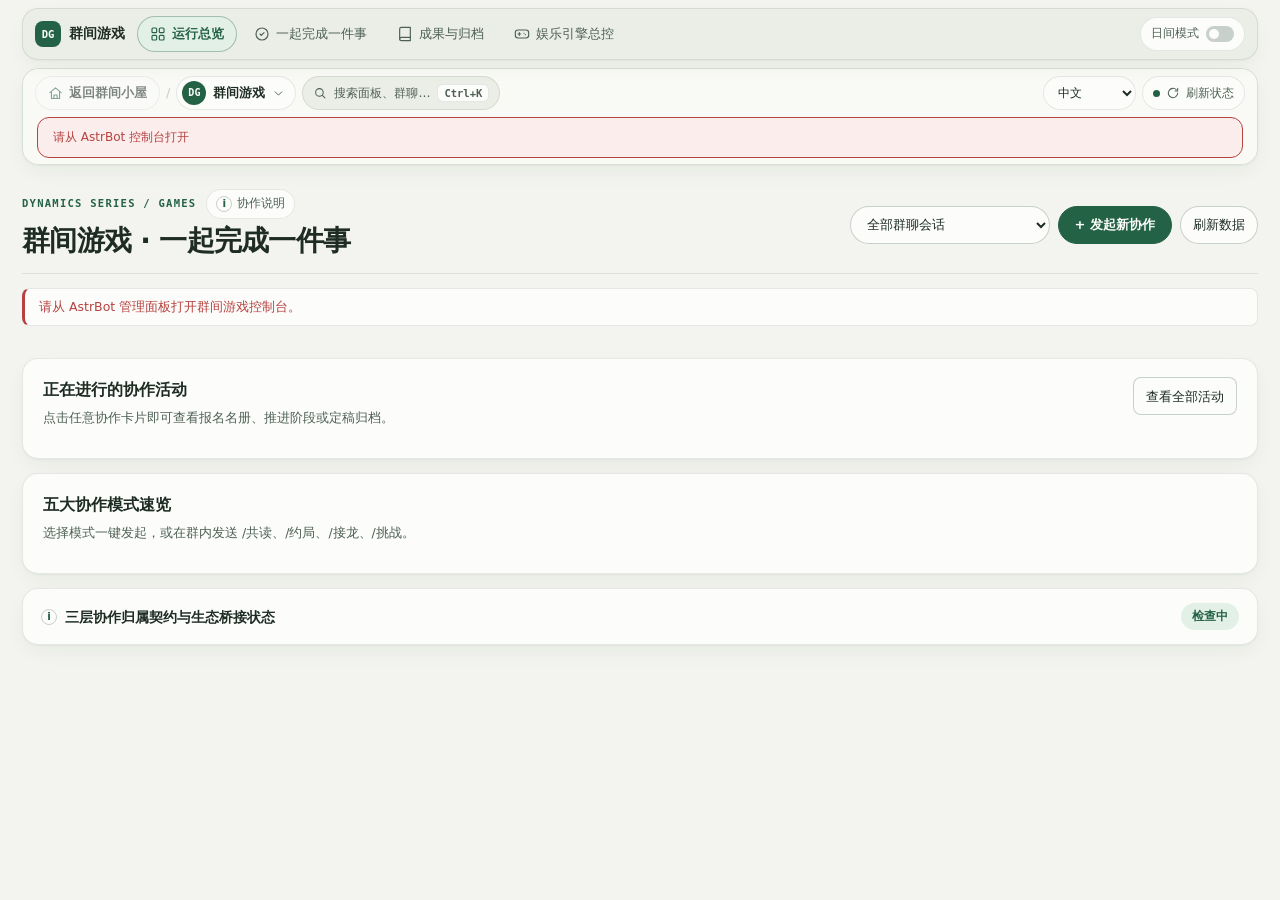
==== commit f5700a5e: "release: v0.1.1-rc.5 panel v2, multi-adapter 21-point isolation, standby guard, and OFL font complia" ====
--- a/pages/games/index.html
+++ b/pages/games/index.html
@@ -1,12 +1,14 @@
 <!doctype html>
 <html lang="zh-CN">
 <head>
+<script src="/api/plugin/page/bridge-sdk.js"></script>
+<script src="series-workspace.js" data-plugin="astrbot_plugin_dynamics_games" data-view="games"></script>
   <meta charset="utf-8">
   <meta name="viewport" content="width=device-width,initial-scale=1">
   <meta name="color-scheme" content="light dark">
   <script src="theme.js?v=0.1.0"></script>
   <title data-series-text="群间游戏 · 一起完成一件事">群间游戏 · 一起完成一件事</title>
-  <link rel="stylesheet" href="style.css?v=round2.1">
+  <link rel="stylesheet" href="style.css?v=2.0">
   <link rel="stylesheet" href="./series-ui.css?v=round2.1">
   <script type="module" src="./series-panels.js?v=round2.1"></script>
 </head>
@@ -15,11 +17,24 @@
   <div class="app-shell series-workspace">
     <header class="series-nav">
       <a class="series-brand" href="#workspace"><span class="series-mark" aria-hidden="true">DG</span><span data-series-text="群间游戏">群间游戏</span></a>
-      <nav class="side-nav series-tabs" aria-label="内容分类" data-series-aria-label="内容分类">
-        <button data-tab="home" class="selected"><span class="nav-icon" aria-hidden="true">▦</span><span data-series-text="运行总览">运行总览</span></button>
-        <button data-tab="activities"><span class="nav-icon" aria-hidden="true">◎</span><span data-series-text="一起完成一件事">一起完成一件事</span></button>
-        <button data-tab="outcomes"><span class="nav-icon" aria-hidden="true">✦</span><span data-series-text="成果与归档">成果与归档</span></button>
-        <button data-tab="engines"><span class="nav-icon" aria-hidden="true">❖</span><span data-series-text="娱乐引擎总控">娱乐引擎总控</span></button>
+      <nav class="series-tabs" role="tablist" aria-label="内容分类" data-series-aria-label="内容分类">
+        <button data-tab="home" role="tab" aria-selected="true" class="selected">
+          <span class="nav-icon" aria-hidden="true"><svg width="16" height="16" viewBox="0 0 24 24" fill="none" stroke="currentColor" stroke-width="1.75" stroke-linecap="round" stroke-linejoin="round"><rect x="3" y="3" width="7" height="7" rx="1.5"/><rect x="14" y="3" width="7" height="7" rx="1.5"/><rect x="3" y="14" width="7" height="7" rx="1.5"/><rect x="14" y="14" width="7" height="7" rx="1.5"/></svg></span>
+          <span data-series-text="运行总览">运行总览</span>
+        </button>
+        <button data-tab="activities" role="tab" aria-selected="false">
+          <span class="nav-icon" aria-hidden="true"><svg width="16" height="16" viewBox="0 0 24 24" fill="none" stroke="currentColor" stroke-width="1.75" stroke-linecap="round" stroke-linejoin="round"><circle cx="12" cy="12" r="9"/><path d="m9 12 2 2 4-4"/></svg></span>
+          <span data-series-text="一起完成一件事">一起完成一件事</span>
+          <span id="tab-open-badge" class="tab-badge" hidden></span>
+        </button>
+        <button data-tab="outcomes" role="tab" aria-selected="false">
+          <span class="nav-icon" aria-hidden="true"><svg width="16" height="16" viewBox="0 0 24 24" fill="none" stroke="currentColor" stroke-width="1.75" stroke-linecap="round" stroke-linejoin="round"><path d="M4 19.5A2.5 2.5 0 0 1 6.5 17H20"/><path d="M6.5 2H20v20H6.5A2.5 2.5 0 0 1 4 19.5v-15A2.5 2.5 0 0 1 6.5 2z"/></svg></span>
+          <span data-series-text="成果与归档">成果与归档</span>
+        </button>
+        <button data-tab="engines" role="tab" aria-selected="false">
+          <span class="nav-icon" aria-hidden="true"><svg width="16" height="16" viewBox="0 0 24 24" fill="none" stroke="currentColor" stroke-width="1.75" stroke-linecap="round" stroke-linejoin="round"><rect x="2" y="6" width="20" height="12" rx="4"/><path d="M6 12h4M8 10v4M15 11h.01M17 13h.01"/></svg></span>
+          <span data-series-text="娱乐引擎总控">娱乐引擎总控</span>
+        </button>
       </nav>
       <div class="series-nav-tools">
         <button id="theme-toggle" type="button" aria-pressed="false">
@@ -29,13 +44,28 @@
       </div>
     </header>
 
+    <section id="dynamics-series-panel" aria-label="互通插件状态" data-series-aria-label="互通插件状态">
+      <p class="sp-feedback" role="status" data-series-text="正在读取互通插件…">正在读取互通插件…</p>
+    </section>
+
     <div class="workspace-shell">
       <main id="workspace" tabindex="-1">
-        <header class="topbar series-heading">
-          <div>
-            <span class="eyebrow">CHAT DYNAMICS / GAMES</span>
+        <header class="topbar series-heading games-action-bar">
+          <div class="heading-copy">
+            <div class="heading-title-row">
+              <span class="eyebrow">DYNAMICS SERIES / GAMES</span>
+              <details class="info-popover ds-info-pop">
+                <summary class="info-trigger" aria-label="协作规则说明" data-series-aria-label="协作规则说明">
+                  <span class="info-icon" aria-hidden="true">i</span>
+                  <span data-series-text="协作说明">协作说明</span>
+                </summary>
+                <div class="info-popover-body">
+                  <p data-series-text="组织共读、游戏约局、接龙创作、小型挑战、共同制作作品 —— 负责报名、阶段、进度与成果。">组织共读、游戏约局、接龙创作、小型挑战、共同制作作品 —— 负责报名、阶段、进度与成果。</p>
+                  <p class="muted" data-series-text="群内可用 /活动 发起 ...，也可使用 /共读、/约局、/接龙 或 /挑战。">群内可用 /活动 发起 ...，也可使用 /共读、/约局、/接龙 或 /挑战。</p>
+                </div>
+              </details>
+            </div>
             <h1 data-series-text="群间游戏 · 一起完成一件事">群间游戏 · 一起完成一件事</h1>
-            <p data-series-text="组织共读、游戏约局、接龙创作、小型挑战、共同制作作品 —— 负责报名、阶段、进度与成果。">组织共读、游戏约局、接龙创作、小型挑战、共同制作作品 —— 负责报名、阶段、进度与成果。</p>
           </div>
           <div class="topbar-tools">
             <label class="scope-picker-wrap">
@@ -44,13 +74,10 @@
                 <option value="" data-series-text="全部群聊会话">全部群聊会话</option>
               </select>
             </label>
+            <button id="goto-create-btn" type="button" class="primary cta-create" data-series-text="+ 发起新协作">+ 发起新协作</button>
             <button id="refresh-btn" type="button" data-series-text="刷新数据">刷新数据</button>
           </div>
         </header>
-
-        <section id="dynamics-series-panel" aria-label="互通插件状态" data-series-aria-label="互通插件状态">
-          <p class="sp-feedback" role="status" data-series-text="正在读取互通插件…">正在读取互通插件…</p>
-        </section>
 
         <div id="notice" role="status" aria-live="polite" data-series-text="正在连接群间游戏控制台…">正在连接群间游戏控制台…</div>
 
@@ -58,41 +85,51 @@
 
         <!-- Tab 1: 运行总览 -->
         <section id="tab-home">
-          <div class="grid-two">
-            <article class="card">
-              <div class="card-top">
-                <h3 data-series-text="三层协作归属契约">三层协作归属契约</h3>
-                <span class="badge" data-series-text="职责分明 · 零重复入库">职责分明 · 零重复入库</span>
-              </div>
-              <div id="ownership-list" class="ownership-stack"></div>
-            </article>
-            <article class="card">
-              <div class="card-top">
-                <h3 data-series-text="生态桥接与接管状态">生态桥接与接管状态</h3>
-                <span id="legacy-status-badge" class="badge" data-series-text="检查中">检查中</span>
-              </div>
-              <div id="bridge-health" class="ownership-stack"></div>
-            </article>
-          </div>
+          <article class="card card-primary">
+            <div class="card-top">
+              <div>
+                <h3 data-series-text="正在进行的协作活动">正在进行的协作活动</h3>
+                <p class="muted" data-series-text="点击任意协作卡片即可查看报名名册、推进阶段或定稿归档。">点击任意协作卡片即可查看报名名册、推进阶段或定稿归档。</p>
+              </div>
+              <button id="goto-activities-btn" type="button" data-series-text="查看全部活动">查看全部活动</button>
+            </div>
+            <div id="home-open-list" class="home-activity-grid"></div>
+          </article>
 
           <article class="card">
             <div class="card-top">
               <div>
                 <h3 data-series-text="五大协作模式速览">五大协作模式速览</h3>
-                <p class="muted" data-series-text="群内可用 /活动 发起 ...，也可使用 /共读、/约局、/接龙 或 /挑战。">群内可用 /活动 发起 ...，也可使用 /共读、/约局、/接龙 或 /挑战。</p>
-              </div>
-              <button id="goto-create-btn" type="button" class="primary" data-series-text="+ 发起新协作">+ 发起新协作</button>
+                <p class="muted" data-series-text="选择模式一键发起，或在群内发送 /共读、/约局、/接龙、/挑战。">选择模式一键发起，或在群内发送 /共读、/约局、/接龙、/挑战。</p>
+              </div>
             </div>
             <div id="category-cards" class="category-grid"></div>
           </article>
 
-          <article class="card">
-            <div class="card-top">
-              <h3 data-series-text="正在进行的协作活动">正在进行的协作活动</h3>
-              <button id="goto-activities-btn" type="button" data-series-text="查看全部活动">查看全部活动</button>
-            </div>
-            <div id="home-open-list"></div>
-          </article>
+          <details id="contract-details" class="card games-contract-details">
+            <summary class="contract-summary">
+              <span class="contract-summary-left">
+                <span class="info-icon" aria-hidden="true">i</span>
+                <span data-series-text="三层协作归属契约与生态桥接状态">三层协作归属契约与生态桥接状态</span>
+              </span>
+              <span id="legacy-status-badge" class="badge" data-series-text="检查中">检查中</span>
+            </summary>
+            <div class="grid-two contract-body">
+              <div class="subcard">
+                <div class="card-top">
+                  <h3 data-series-text="三层协作归属契约">三层协作归属契约</h3>
+                  <span class="badge neutral" data-series-text="职责分明 · 零重复入库">职责分明 · 零重复入库</span>
+                </div>
+                <div id="ownership-list" class="ownership-stack"></div>
+              </div>
+              <div class="subcard">
+                <div class="card-top">
+                  <h3 data-series-text="生态桥接与接管状态">生态桥接与接管状态</h3>
+                </div>
+                <div id="bridge-health" class="ownership-stack"></div>
+              </div>
+            </div>
+          </details>
         </section>
 
         <!-- Tab 2: 一起完成一件事 -->
@@ -218,11 +255,13 @@
   <!-- 完结/取消确认弹窗 -->
   <dialog id="action-dialog" aria-labelledby="action-dialog-title" aria-describedby="action-dialog-desc">
     <form id="action-form" method="dialog">
-      <h2 id="action-dialog-title" data-series-text="完结活动">完结活动</h2>
-      <p id="action-dialog-desc" class="muted"></p>
-      <label id="action-note-label"><span data-series-text="结项寄语 / 备注说明">结项寄语 / 备注说明</span>
-        <textarea id="action-note" rows="3" maxlength="600" placeholder="填写结项总结或取消原因…" data-series-placeholder="填写结项总结或取消原因…"></textarea>
-      </label>
+      <div class="action-fields">
+        <h2 id="action-dialog-title" data-series-text="完结活动">完结活动</h2>
+        <p id="action-dialog-desc" class="muted"></p>
+        <label id="action-note-label"><span data-series-text="结项寄语 / 备注说明">结项寄语 / 备注说明</span>
+          <textarea id="action-note" rows="3" maxlength="600" placeholder="填写结项总结或取消原因…" data-series-placeholder="填写结项总结或取消原因…"></textarea>
+        </label>
+      </div>
       <footer>
         <button type="button" id="action-cancel-btn" data-series-text="返回">返回</button>
         <button type="submit" id="action-confirm-btn" class="primary" data-series-text="确认执行">确认执行</button>
@@ -230,6 +269,6 @@
     </form>
   </dialog>
 
-  <script type="module" src="app.js?v=round2.1"></script>
+  <script type="module" src="app.js?v=2.0"></script>
 </body>
 </html>
--- a/pages/games/style.css
+++ b/pages/games/style.css
@@ -1,196 +1,515 @@
-/* View components use the shared workbench palette. */
+/* Dynamics Games v2.0 — Botanical Paper & Deep Forest Night components */
 :root {
-  --bg:var(--ds-bg); --surface:var(--ds-surface); --surface-soft:var(--ds-soft);
-  --surface-raised:var(--ds-surface); --surface-hover:var(--ds-hover);
-  --text:var(--ds-text); --muted:var(--ds-muted); --muted-soft:var(--ds-muted);
-  --cyan:var(--ds-accent); --cyan-soft:var(--ds-accent-soft);
-  --amber:var(--ds-warning); --amber-soft:var(--ds-warning-soft);
-  --danger:var(--ds-danger); --danger-soft:var(--ds-danger-soft);
-  --line:var(--ds-border); --line-strong:var(--ds-strong);
-  --sans:var(--ds-font); --mono:var(--ds-mono);
-  --shadow:none; --shadow-hover:0 4px 16px #1f372b0a;
-  --radius-lg:var(--ds-radius-md); --radius-md:8px; --radius-sm:var(--ds-radius-sm);
+  --bg: var(--ds-canvas, var(--ds-bg, #f3f4ef));
+  --surface: var(--ds-surface, #fcfdfb);
+  --surface-soft: var(--ds-surface-subtle, var(--ds-soft, #ebeee6));
+  --surface-raised: var(--ds-surface, #fcfdfb);
+  --surface-hover: var(--ds-hover, #e5ece4);
+  --text: var(--ds-text, #1e2c24);
+  --muted: var(--ds-muted, #5a6c61);
+  --muted-soft: var(--ds-muted, #5a6c61);
+  --cyan: var(--ds-accent, #246246);
+  --cyan-soft: var(--ds-accent-soft, #e3f0e7);
+  --accent-fg: var(--ds-accent-fg, var(--ds-surface, #fcfdfb));
+  --amber: var(--ds-warm, var(--ds-warning, #9a5d1f));
+  --amber-soft: var(--ds-warm-soft, var(--ds-warning-soft, #f9efe1));
+  --info: var(--ds-info, #2d6a87);
+  --info-soft: var(--ds-info-soft, #e6f0f5);
+  --danger: var(--ds-danger, #b5423f);
+  --danger-soft: var(--ds-danger-soft, #fceded);
+  --line: var(--ds-border, rgba(38, 66, 51, 0.12));
+  --line-strong: var(--ds-strong, rgba(38, 66, 51, 0.22));
+  --sans: var(--ds-font, "Segoe UI Variable Text", "PingFang SC", "Microsoft YaHei", system-ui, sans-serif);
+  --mono: var(--ds-mono, "Cascadia Code", "JetBrains Mono", Consolas, monospace);
+  --shadow-card: var(--ds-shadow-card, 0 1px 2px rgba(24, 46, 33, 0.04), 0 8px 24px -6px rgba(24, 46, 33, 0.07));
+  --shadow-float: var(--ds-shadow-float, 0 12px 32px -8px rgba(20, 42, 30, 0.14));
+  --radius-lg: var(--ds-radius-lg, 14px);
+  --radius-md: var(--ds-radius-md, 12px);
+  --radius-sm: var(--ds-radius-sm, 8px);
 }
 
 * { box-sizing: border-box; min-width: 0; }
-html, body { margin: 0; background: var(--bg); color: var(--text); font: 14px/1.65 var(--sans); }
+html, body {
+  margin: 0;
+  background: var(--bg);
+  color: var(--text);
+  font: 14px/1.65 var(--sans);
+}
 [hidden] { display: none !important; }
 .sr-only, .skip-link:not(:focus) {
   position: absolute; width: 1px; height: 1px; overflow: hidden; clip-path: inset(50%);
 }
 .skip-link:focus {
   position: fixed; left: 12px; top: 12px; z-index: 99; padding: 8px 14px;
-  background: var(--cyan); color: var(--surface); border-radius: 6px;
-}
-
-
-
-
-
-
-
-
-
-.nav-icon { width: 18px; flex: none; text-align: center; font-size: 16px; }
-
-
-
-
-
-
-
-
-
-
-
-
-
-.scope-picker-wrap select { min-width: 220px; }
+  background: var(--cyan); color: var(--accent-fg); border-radius: 8px;
+}
+
+.series-tabs .nav-icon {
+  display: inline-flex !important;
+  align-items: center;
+  justify-content: center;
+  width: 16px;
+  height: 16px;
+  flex: none;
+}
+.series-tabs .nav-icon svg {
+  width: 16px;
+  height: 16px;
+  display: block;
+}
+.tab-badge {
+  display: inline-flex;
+  align-items: center;
+  justify-content: center;
+  min-width: 18px;
+  height: 18px;
+  padding: 0 6px;
+  border-radius: 999px;
+  font-size: 11px;
+  font-weight: 700;
+  font-variant-numeric: tabular-nums;
+  background: var(--info-soft);
+  color: var(--info);
+}
+
+.games-action-bar {
+  display: flex;
+  align-items: center;
+  justify-content: space-between;
+  gap: 12px 18px;
+  flex-wrap: wrap;
+  margin: 12px 0 10px;
+}
+.heading-copy { display: flex; flex-direction: column; gap: 2px; min-width: 0; }
+.heading-title-row { display: flex; align-items: center; gap: 10px; flex-wrap: wrap; }
+.games-action-bar h1 {
+  margin: 2px 0 0;
+  font-size: clamp(20px, 2vw, 24px);
+  line-height: 1.25;
+  font-weight: 650;
+}
+.topbar-tools {
+  display: flex;
+  align-items: center;
+  gap: 8px;
+  flex-wrap: wrap;
+}
+.scope-picker-wrap select { min-width: 200px; }
+
+.info-popover { position: relative; display: inline-block; }
+.info-trigger {
+  list-style: none;
+  display: inline-flex;
+  align-items: center;
+  gap: 5px;
+  padding: 2px 8px;
+  border-radius: 999px;
+  border: 1px solid var(--line);
+  background: var(--surface);
+  color: var(--muted);
+  font-size: 11.5px;
+  cursor: pointer;
+  user-select: none;
+}
+.info-trigger::-webkit-details-marker { display: none; }
+.info-trigger:hover { border-color: var(--cyan); color: var(--text); }
+.info-icon {
+  display: inline-flex;
+  align-items: center;
+  justify-content: center;
+  width: 16px;
+  height: 16px;
+  border-radius: 999px;
+  border: 1px solid var(--line-strong);
+  font-size: 10.5px;
+  font-weight: 700;
+  font-style: normal;
+  color: var(--cyan);
+  flex: none;
+}
+.info-popover-body {
+  position: absolute;
+  left: 0;
+  top: calc(100% + 6px);
+  width: min(360px, calc(100vw - 32px));
+  padding: 12px 14px;
+  border-radius: var(--radius-md);
+  border: 1px solid var(--line-strong);
+  background: var(--surface);
+  box-shadow: var(--shadow-float);
+  z-index: 30;
+  font-size: 12.5px;
+}
+.info-popover-body p { margin: 0; }
+.info-popover-body p + p { margin-top: 6px; }
 
 button, select, input:not([type="checkbox"]), textarea {
-  font: 13px/1.5 var(--sans); color: var(--text); min-height: 40px;
-  border: 1px solid var(--line-strong); border-radius: 6px; background: var(--surface);
-  padding: 8px 12px; max-width: 100%;
-}
-button { cursor: pointer; white-space: nowrap; transition: background .15s, border-color .15s; }
+  font: 13px/1.5 var(--sans);
+  color: var(--text);
+  min-height: 38px;
+  border: 1px solid var(--line-strong);
+  border-radius: var(--radius-sm);
+  background: var(--surface);
+  padding: 7px 12px;
+  max-width: 100%;
+}
+button {
+  cursor: pointer;
+  white-space: nowrap;
+  transition: background .15s ease, border-color .15s ease, transform .12s ease;
+}
 button:hover:not(:disabled) { border-color: var(--cyan); background: var(--surface-hover); }
 button:disabled { opacity: .52; cursor: not-allowed; }
-button.primary { background: var(--cyan); color: var(--surface); border-color: var(--cyan); }
+button.primary {
+  background: var(--cyan);
+  color: var(--accent-fg);
+  border-color: var(--cyan);
+  font-weight: 600;
+}
+button.primary:hover:not(:disabled) {
+  background: var(--cyan);
+  opacity: .92;
+}
+button.cta-create {
+  border-radius: 999px;
+  padding: 7px 16px;
+}
 button.danger { color: var(--danger); border-color: var(--danger); background: var(--danger-soft); }
 code {
-  font: 12px/1.4 var(--mono); padding: 2px 6px; border-radius: 4px;
-  background: var(--surface-soft); border: 1px solid var(--line);
+  font: 12px/1.4 var(--mono);
+  padding: 2px 6px;
+  border-radius: 5px;
+  background: var(--surface-soft);
+  border: 1px solid var(--line);
 }
 
 #notice {
-  background: var(--surface-soft); border-left: 3px solid var(--cyan);
-  padding: 10px 14px; color: var(--muted); border-radius: 0 6px 6px 0;
-  font-size: 12.5px; margin-bottom: 18px;
-}
+  background: var(--surface);
+  border: 1px solid var(--line);
+  border-left: 3px solid var(--cyan);
+  padding: 8px 14px;
+  color: var(--muted);
+  border-radius: var(--radius-sm);
+  font-size: 12.5px;
+  margin-bottom: 14px;
+}
+
 .stats {
-  display: grid; grid-template-columns: repeat(4, minmax(0, 1fr));
-  background: var(--surface); border: 1px solid var(--line);
-  border-radius: 10px; overflow: hidden; margin: 14px 0 22px;
-}
-.stat { display: flex; flex-direction: column; padding: 16px 20px; border-right: 1px solid var(--line); gap: 4px; }
-.stat:last-child { border-right: 0; }
-.stat strong { font-size: 28px; line-height: 1.25; font-weight: 650; font-variant-numeric: tabular-nums; }
+  display: grid;
+  grid-template-columns: repeat(4, minmax(0, 1fr));
+  gap: 12px;
+  margin: 10px 0 18px;
+}
+.stat {
+  display: flex;
+  flex-direction: column;
+  padding: 14px 18px;
+  border-radius: var(--radius-lg);
+  border: 1px solid var(--line);
+  background: var(--surface);
+  box-shadow: var(--shadow-card);
+  gap: 4px;
+}
+.stat strong {
+  font-size: 28px;
+  line-height: 1.2;
+  font-weight: 650;
+  font-variant-numeric: tabular-nums;
+}
 .stat span { font-size: 12px; color: var(--muted); order: -1; }
 
 .grid-two { display: grid; grid-template-columns: repeat(2, minmax(0, 1fr)); gap: 16px; }
 .card {
-  border: 1px solid var(--line); border-radius: 12px; background: var(--surface);
-  padding: 20px; margin: 14px 0;
-}
-.card-top { display: flex; align-items: flex-start; justify-content: space-between; gap: 12px; margin-bottom: 12px; }
-.card-top h3 { margin: 0; }
+  border: 1px solid var(--line);
+  border-radius: var(--radius-lg);
+  background: var(--surface);
+  box-shadow: var(--shadow-card);
+  padding: 18px 20px;
+  margin: 14px 0;
+}
+.subcard {
+  border: 1px solid var(--line);
+  border-radius: var(--radius-md);
+  background: var(--surface-soft);
+  padding: 14px 16px;
+}
+.card-top { display: flex; align-items: flex-start; justify-content: space-between; gap: 12px; margin-bottom: 12px; flex-wrap: wrap; }
+.card-top h3 { margin: 0; font-size: 16px; font-weight: 650; }
 .muted { color: var(--muted); font-size: 12.5px; margin: 4px 0 0; }
 
 .badge {
   display: inline-flex; align-items: center; gap: 4px; flex-shrink: 0;
-  border: 1px solid var(--line); border-radius: 5px;
-  background: var(--cyan-soft); color: var(--cyan); font-size: 11.5px; padding: 3px 9px;
-}
-.badge.warn { background: var(--amber-soft); color: var(--amber); border-color: var(--amber); }
-.badge.danger { background: var(--danger-soft); color: var(--danger); border-color: var(--danger); }
-.badge.neutral { background: var(--surface-soft); color: var(--muted); }
-
-.ownership-stack { display: flex; flex-direction: column; gap: 10px; }
+  border: 1px solid transparent; border-radius: 999px;
+  background: var(--cyan-soft); color: var(--cyan); font-size: 11.5px; font-weight: 600; padding: 3px 10px;
+}
+.badge.warn { background: var(--amber-soft); color: var(--amber); }
+.badge.info { background: var(--info-soft); color: var(--info); }
+.badge.danger { background: var(--danger-soft); color: var(--danger); border-color: color-mix(in srgb, var(--danger) 35%, transparent); }
+.badge.neutral { background: var(--surface-soft); color: var(--muted); border-color: var(--line); }
+
+/* Collapsible Contract & Bridge Details tucked below primary content */
+.games-contract-details { padding: 0; overflow: hidden; }
+.contract-summary {
+  list-style: none;
+  display: flex;
+  align-items: center;
+  justify-content: space-between;
+  gap: 12px;
+  padding: 14px 18px;
+  cursor: pointer;
+  user-select: none;
+  font-weight: 600;
+  font-size: 13.5px;
+}
+.contract-summary::-webkit-details-marker { display: none; }
+.contract-summary:hover { background: var(--surface-soft); }
+.contract-summary-left { display: inline-flex; align-items: center; gap: 8px; }
+.contract-body {
+  padding: 0 18px 18px;
+  border-top: 1px solid var(--line);
+  padding-top: 14px;
+}
+
+.ownership-stack { display: flex; flex-direction: column; gap: 8px; }
 .ownership-row {
-  padding: 10px 12px; border-radius: 8px; background: var(--surface-soft);
-  border: 1px solid var(--line); display: flex; justify-content: space-between; align-items: center; gap: 12px;
-}
-.ownership-row strong { display: block; font-size: 13.5px; }
+  padding: 10px 12px;
+  border-radius: var(--radius-sm);
+  background: var(--surface);
+  border: 1px solid var(--line);
+  display: flex;
+  justify-content: space-between;
+  align-items: center;
+  gap: 12px;
+}
+.ownership-row strong { display: block; font-size: 13px; }
 .ownership-row span { font-size: 12px; color: var(--muted); }
 
+.home-activity-grid {
+  display: grid;
+  grid-template-columns: repeat(auto-fill, minmax(300px, 1fr));
+  gap: 12px;
+}
+
 .category-grid {
-  display: grid; grid-template-columns: repeat(auto-fit, minmax(210px, 1fr)); gap: 12px; margin-top: 12px;
+  display: grid;
+  grid-template-columns: repeat(auto-fit, minmax(195px, 1fr));
+  gap: 12px;
+  margin-top: 8px;
 }
 .category-card {
-  padding: 14px; border-radius: 10px; border: 1px solid var(--line); background: var(--surface-soft);
-  display: flex; flex-direction: column; gap: 6px;
+  padding: 14px;
+  border-radius: var(--radius-md);
+  border: 1px solid var(--line);
+  background: var(--surface-soft);
+  display: flex;
+  flex-direction: column;
+  gap: 8px;
+  transition: transform .16s ease, border-color .16s ease;
+}
+.category-card:hover {
+  border-color: var(--line-strong);
+  transform: translateY(-1px);
 }
 .category-card strong { font-size: 14px; }
-.category-card .stage-preview { font-size: 11.5px; color: var(--muted); }
+.category-card .stage-preview { font-size: 11.5px; color: var(--muted); flex: 1; }
 
 .toolbar { display: flex; justify-content: space-between; align-items: flex-start; gap: 16px; margin: 8px 0 14px; flex-wrap: wrap; }
-.toolbar h2 { margin: 0; }
+.toolbar h2 { margin: 0; font-size: 18px; }
 .console-controls {
-  display: flex; flex-wrap: wrap; align-items: center; gap: 12px;
-  padding: 12px 14px; border-radius: 8px; background: var(--surface-soft); border: 1px solid var(--line);
-  margin-bottom: 16px;
+  display: flex; flex-wrap: wrap; align-items: center; gap: 10px;
+  padding: 10px 14px; border-radius: var(--radius-md); background: var(--surface-soft); border: 1px solid var(--line);
+  margin-bottom: 14px;
 }
 .inline-check { display: inline-flex; align-items: center; gap: 6px; font-size: 13px; color: var(--muted); margin: 0; cursor: pointer; }
 .inline-check input { width: 16px; height: 16px; accent-color: var(--cyan); }
 
 .split-workbench {
-  display: grid; grid-template-columns: minmax(300px, 420px) minmax(0, 1fr); gap: 18px; align-items: start;
+  display: grid;
+  grid-template-columns: minmax(290px, 420px) minmax(0, 1fr);
+  gap: 16px;
+  align-items: start;
 }
 .list-pane { display: flex; flex-direction: column; gap: 10px; }
 .list-item {
-  padding: 14px 16px; border-radius: 10px; border: 1px solid var(--line); background: var(--surface);
-  cursor: pointer; text-align: left; white-space: normal; overflow-wrap: anywhere; transition: border-color .15s, background .15s;
-}
-.list-item:hover { border-color: var(--cyan); background: var(--surface-hover); }
+  width: 100%;
+  display: flex;
+  flex-direction: column;
+  gap: 8px;
+  padding: 14px 16px;
+  border-radius: var(--radius-md);
+  border: 1px solid var(--line);
+  background: var(--surface);
+  box-shadow: var(--shadow-card);
+  cursor: pointer;
+  text-align: left;
+  white-space: normal;
+  overflow-wrap: anywhere;
+  transition: border-color .16s ease, background .16s ease, transform .14s ease;
+}
+.list-item:hover { border-color: var(--cyan); background: var(--surface-hover); transform: translateY(-1px); }
 .list-item.active { border-color: var(--cyan); background: var(--cyan-soft); box-shadow: inset 3px 0 var(--cyan); }
-.list-item-head { display: flex; justify-content: space-between; align-items: center; gap: 8px; margin-bottom: 6px; }
-.list-item-title { margin: 0; font-size: 14.5px; font-weight: 600; }
-.list-item-meta { font-size: 12px; color: var(--muted); display: flex; flex-wrap: wrap; gap: 8px; }
+.list-item-head { display: flex; justify-content: space-between; align-items: center; gap: 8px; }
+.list-item-title { margin: 0; font-size: 14px; font-weight: 650; }
+.list-item-meta { font-size: 12px; color: var(--muted); display: flex; flex-wrap: wrap; gap: 6px 10px; }
+
+/* Collaboration Card Stage Progress Stepper (报名 -> 进行中 -> 结项) */
+.card-stepper {
+  display: flex;
+  align-items: center;
+  gap: 6px;
+  margin-top: 2px;
+  flex-wrap: wrap;
+}
+.card-step {
+  display: inline-flex;
+  align-items: center;
+  gap: 4px;
+  padding: 2px 8px;
+  border-radius: 999px;
+  font-size: 11px;
+  border: 1px solid var(--line);
+  background: var(--surface-soft);
+  color: var(--muted);
+}
+.card-step-dot {
+  width: 6px;
+  height: 6px;
+  border-radius: 999px;
+  background: currentColor;
+  opacity: .55;
+}
+.card-step.is-done {
+  border-color: color-mix(in srgb, var(--cyan) 35%, transparent);
+  background: var(--cyan-soft);
+  color: var(--cyan);
+}
+.card-step.is-done .card-step-dot { opacity: 1; }
+.card-step.is-current {
+  border-color: var(--cyan);
+  background: var(--cyan);
+  color: var(--accent-fg);
+  font-weight: 600;
+}
+.card-step.is-current .card-step-dot { opacity: 1; }
+.card-step.is-cancelled {
+  border-color: color-mix(in srgb, var(--danger) 40%, transparent);
+  background: var(--danger-soft);
+  color: var(--danger);
+}
+.card-step-arrow {
+  font-size: 11px;
+  color: var(--muted);
+  opacity: .7;
+}
+.mini-progress-row {
+  display: flex;
+  align-items: center;
+  gap: 8px;
+  font-size: 11.5px;
+  color: var(--muted);
+  font-variant-numeric: tabular-nums;
+}
+.mini-progress-track {
+  flex: 1;
+  height: 5px;
+  border-radius: 999px;
+  background: var(--surface-soft);
+  overflow: hidden;
+  border: 1px solid var(--line);
+}
+.mini-progress-fill {
+  height: 100%;
+  border-radius: 999px;
+  background: var(--cyan);
+  transition: width .24s ease;
+}
 
 .detail-pane { margin: 0; position: sticky; top: 18px; }
-.stage-pipeline { display: flex; flex-wrap: wrap; gap: 8px; margin: 14px 0; }
+.stage-pipeline { display: flex; flex-wrap: wrap; align-items: center; gap: 6px; margin: 14px 0; }
 .stage-step {
-  padding: 5px 11px; border-radius: 999px; font-size: 12px; border: 1px solid var(--line);
-  background: var(--surface-soft); color: var(--muted);
-}
-.stage-step.done { border-color: var(--cyan); color: var(--cyan); }
-.stage-step.current { background: var(--cyan); color: var(--surface); border-color: var(--cyan); font-weight: 600; }
+  padding: 5px 11px;
+  border-radius: 999px;
+  font-size: 12px;
+  border: 1px solid var(--line);
+  background: var(--surface-soft);
+  color: var(--muted);
+}
+.stage-step.done { border-color: var(--cyan); background: var(--cyan-soft); color: var(--cyan); }
+.stage-step.current { background: var(--cyan); color: var(--accent-fg); border-color: var(--cyan); font-weight: 600; }
 
 .progress-track {
-  height: 10px; border-radius: 999px; background: var(--surface-soft); border: 1px solid var(--line);
-  overflow: hidden; margin: 8px 0 14px;
+  height: 9px;
+  border-radius: 999px;
+  background: var(--surface-soft);
+  border: 1px solid var(--line);
+  overflow: hidden;
+  margin: 8px 0 14px;
 }
 .progress-fill { height: 100%; background: var(--cyan); transition: width .25s ease; }
 
 .roster-chips { display: flex; flex-wrap: wrap; gap: 6px; margin: 8px 0 14px; }
 .roster-chip {
-  padding: 4px 10px; border-radius: 999px; background: var(--surface-soft);
-  border: 1px solid var(--line); font-size: 12px;
+  padding: 4px 10px;
+  border-radius: 999px;
+  background: var(--surface-soft);
+  border: 1px solid var(--line);
+  font-size: 12px;
 }
 .timeline { display: flex; flex-direction: column; gap: 8px; max-height: 360px; overflow: auto; margin-top: 10px; }
 .timeline-item {
-  padding: 10px 12px; border-radius: 8px; background: var(--surface-soft); border: 1px solid var(--line);
-}
-.timeline-head { display: flex; justify-content: space-between; font-size: 11.5px; color: var(--muted); margin-bottom: 4px; }
+  padding: 10px 12px;
+  border-radius: var(--radius-sm);
+  background: var(--surface-soft);
+  border: 1px solid var(--line);
+}
+.timeline-head { display: flex; justify-content: space-between; font-size: 11.5px; color: var(--muted); margin-bottom: 4px; gap: 8px; flex-wrap: wrap; }
 .timeline-body { white-space: pre-wrap; overflow-wrap: anywhere; font-size: 13px; }
 
 .actions-row { display: flex; flex-wrap: wrap; gap: 8px; margin-top: 16px; padding-top: 14px; border-top: 1px solid var(--line); }
 .markdown-viewer {
   white-space: pre-wrap; overflow-wrap: anywhere; font: 13px/1.75 var(--mono);
-  background: var(--surface-soft); border: 1px solid var(--line); border-radius: 8px;
+  background: var(--surface-soft); border: 1px solid var(--line); border-radius: var(--radius-sm);
   padding: 16px; max-height: 520px; overflow: auto; margin-top: 12px;
 }
 
 .engine-grid {
-  display: grid; grid-template-columns: repeat(auto-fit, minmax(320px, 1fr)); gap: 16px;
+  display: grid;
+  grid-template-columns: repeat(auto-fit, minmax(290px, 1fr));
+  gap: 14px;
 }
 .engine-card {
-  border: 1px solid var(--line); border-radius: 12px; background: var(--surface);
-  padding: 18px 20px; display: flex; flex-direction: column; gap: 10px;
-}
-.engine-card.off { opacity: .76; background: var(--surface-soft); }
+  border: 1px solid var(--line);
+  border-radius: var(--radius-lg);
+  background: var(--surface);
+  box-shadow: var(--shadow-card);
+  padding: 18px 20px;
+  display: flex;
+  flex-direction: column;
+  gap: 10px;
+}
+.engine-card.off { opacity: .78; background: var(--surface-soft); }
 .cmd-chips { display: flex; flex-wrap: wrap; gap: 6px; }
 
 .empty {
-  padding: 32px 20px; text-align: center; border: 1px dashed var(--line-strong);
-  border-radius: 10px; background: var(--surface-soft); color: var(--muted);
+  padding: 28px 18px;
+  text-align: center;
+  border: 1px dashed var(--line-strong);
+  border-radius: var(--radius-md);
+  background: var(--surface-soft);
+  color: var(--muted);
+  grid-column: 1 / -1;
 }
 
 dialog {
-  width: min(620px, 94vw); border: 1px solid var(--line-strong); border-radius: 12px;
-  padding: 24px; background: var(--surface); color: var(--text);
-}
-dialog::backdrop { background: #0b141980; }
+  width: min(620px, 94vw);
+  border: 1px solid var(--line-strong);
+  border-radius: var(--radius-lg);
+  padding: 24px;
+  background: var(--surface);
+  color: var(--text);
+  box-shadow: var(--shadow-float);
+}
+dialog::backdrop { background: rgba(12, 24, 18, 0.48); backdrop-filter: blur(3px); }
 dialog h2 { margin-top: 0; }
 dialog label { display: block; font-size: 12.5px; color: var(--muted); margin: 12px 0; }
 dialog input, dialog select, dialog textarea { display: block; width: 100%; margin-top: 6px; }
@@ -205,31 +524,52 @@
 .dialog-error:empty { display: none; }
 
 @media (max-width: 768px) {
-  #create-dialog { overflow: hidden; padding: 0; }
-  #create-form {
+  #create-dialog,
+  #action-dialog {
+    overflow: hidden;
+    padding: 0;
+    width: min(620px, calc(100vw - 16px));
+  }
+  #create-form,
+  #action-form {
     display: grid;
     grid-template-rows: minmax(0, 1fr) auto;
     max-height: calc(100dvh - 26px);
     margin: 0;
   }
-  .create-fields {
+  .create-fields,
+  .action-fields {
     overflow: auto;
     overscroll-behavior: contain;
-    padding: 20px 20px 8px;
+    padding: 18px 18px 8px;
   }
-  #create-dialog footer {
+  #create-dialog footer,
+  #action-dialog footer {
     margin: 0;
-    padding: 12px 20px 16px;
+    padding: 12px 18px 16px;
     border-block-start: 1px solid var(--line);
     background: var(--surface);
   }
-  #create-dialog footer button { white-space: normal; min-height: 44px; }
+  #create-dialog footer button,
+  #action-dialog footer button {
+    white-space: normal;
+    min-height: 44px;
+  }
+  .scope-picker-wrap,
+  .scope-picker-wrap select { width: 100%; min-width: 0; }
+  .topbar-tools { width: 100%; }
+  .home-activity-grid { grid-template-columns: 1fr; }
 }
 
 @media (max-width: 960px) {
-  
-  
   .stats { grid-template-columns: repeat(2, minmax(0, 1fr)); }
   .grid-two, .split-workbench, .form-row { grid-template-columns: 1fr; }
   .detail-pane { position: static; }
 }
+
+@media (prefers-reduced-motion: reduce) {
+  *, *::before, *::after {
+    transition-duration: 0.01ms !important;
+    animation-duration: 0.01ms !important;
+  }
+}
--- a/pages/games/series-ui.css
+++ b/pages/games/series-ui.css
@@ -1,31 +1,47 @@
-/* Canonical series chrome. Palette and frosted navigation follow Dynamics World workbench.css. */
+/* Canonical series chrome v2.0 — Botanical Paper (day) & Deep Forest Night (night).
+ * Single Source of Truth: series_ui_kit/src/series-ui.css
+ * Offline-only (zero external URLs / zero @import).
+ */
 :root {
   color-scheme: light;
-  --ds-bg: #f5f6f4;
-  --ds-surface: #fff;
-  --ds-soft: #f1f4f1;
-  --ds-hover: #e9eeea;
-  --ds-text: #202e26;
-  --ds-muted: #5b6b60;
-  --ds-accent: #286548;
-  --ds-accent-soft: #e6f0e8;
-  --ds-border: #dce3dc;
-  --ds-strong: #b9c8bd;
-  --ds-danger: #b13d3b;
-  --ds-danger-soft: #fceeed;
-  --ds-warning: #925b20;
-  --ds-warning-soft: #fbf0df;
-  --ds-info: #2f6f8f;
-  --ds-info-soft: #e7f0f5;
-  --ds-glass: rgba(247,250,243,.84);
-  --ds-glass-border: rgba(140,163,141,.34);
-  --ds-shadow: 0 12px 34px rgba(24,46,33,.10);
-  --ds-screen: rgba(16,39,28,.45);
-  --ds-font: "Segoe UI Variable Text","Microsoft YaHei","PingFang SC",sans-serif;
-  --ds-mono: "Cascadia Code","Consolas",monospace;
-  --ds-radius-sm: 6px;
+  /* 4-layer physical elevation tokens (opaque hex for core surfaces/text/accent) */
+  --ds-canvas: #f3f4ef;
+  --ds-bg: #f3f4ef;
+  --ds-surface-subtle: #ebeee6;
+  --ds-soft: #ebeee6;
+  --ds-surface: #fcfdfb;
+  --ds-hover: #e5ece4;
+  --ds-glass: rgba(250, 251, 247, 0.82);
+  --ds-glass-strong: rgba(252, 253, 251, 0.94);
+  --ds-glass-border: rgba(36, 98, 70, 0.14);
+  --ds-border: rgba(36, 66, 51, 0.11);
+  --ds-strong: rgba(36, 66, 51, 0.24);
+  /* Typography & ink */
+  --ds-text: #1e2c24;
+  --ds-muted: #4e6055;
+  /* Semantic accents */
+  --ds-accent: #246246;
+  --ds-accent-soft: #e3f0e7;
+  --ds-accent-fg: #fcfdfb;
+  --ds-warm: #9a5d1f;
+  --ds-warm-soft: #f9efe1;
+  --ds-warning: #9a5d1f;
+  --ds-warning-soft: #f9efe1;
+  --ds-info: #2d6a87;
+  --ds-info-soft: #e6f0f5;
+  --ds-danger: #b5423f;
+  --ds-danger-soft: #fceded;
+  /* Ambient elevation shadows */
+  --ds-shadow-card: 0 1px 2px rgba(24, 46, 33, 0.04), 0 8px 24px -6px rgba(24, 46, 33, 0.07);
+  --ds-shadow-float: 0 14px 38px -8px rgba(20, 42, 30, 0.16), 0 2px 6px rgba(20, 42, 30, 0.06);
+  --ds-shadow: 0 14px 38px -8px rgba(20, 42, 30, 0.16), 0 2px 6px rgba(20, 42, 30, 0.06);
+  --ds-screen: rgba(12, 24, 18, 0.44);
+  /* Typography, radii, spacing & layout scale */
+  --ds-font: "Segoe UI Variable Text", "PingFang SC", "Hiragino Sans GB", "Noto Sans SC", "Microsoft YaHei", system-ui, sans-serif;
+  --ds-mono: "Cascadia Code", "JetBrains Mono", Consolas, monospace;
+  --ds-radius-sm: 8px;
   --ds-radius-md: 12px;
-  --ds-radius-lg: 14px;
+  --ds-radius-lg: 16px;
   --ds-pill: 999px;
   --ds-sp-1: 4px;
   --ds-sp-2: 8px;
@@ -39,96 +55,900 @@
   --ds-text-md: 15px;
   --ds-text-lg: 19px;
   --ds-text-xl: 24px;
-  --ds-text-2xl: clamp(24px,2.4vw,32px);
+  --ds-text-2xl: clamp(22px, 2.2vw, 28px);
   --ds-leading: 1.65;
-  --ds-inset: 24px;
+  --ds-inset: 22px;
   --ds-max-width: 1680px;
 }
+
 html[data-ui-theme="night"] {
   color-scheme: dark;
-  --ds-bg: #0b1419;
-  --ds-surface: #14211e;
-  --ds-soft: #1b2b25;
-  --ds-hover: #2a3c31;
-  --ds-text: #e8eee8;
-  --ds-muted: #afbeb2;
-  --ds-accent: #a2d5ae;
-  --ds-accent-soft: #293f30;
-  --ds-border: #304137;
-  --ds-strong: #53695a;
-  --ds-danger: #f39d97;
-  --ds-danger-soft: #3b2727;
-  --ds-warning: #e8bb83;
-  --ds-warning-soft: #362e23;
-  --ds-info: #8fc4dd;
-  --ds-info-soft: #1d3038;
-  --ds-glass: rgba(21,37,31,.84);
-  --ds-glass-border: rgba(101,139,115,.38);
-  --ds-shadow: 0 14px 38px rgba(4,12,9,.38);
-  --ds-screen: rgba(4,12,9,.62);
-}
-html { background: var(--ds-bg); }
+  --ds-canvas: #0c1412;
+  --ds-bg: #0c1412;
+  --ds-surface-subtle: #121f1b;
+  --ds-soft: #121f1b;
+  --ds-surface: #172621;
+  --ds-hover: #22352d;
+  --ds-glass: rgba(20, 34, 29, 0.82);
+  --ds-glass-strong: rgba(23, 38, 33, 0.94);
+  --ds-glass-border: rgba(143, 209, 166, 0.18);
+  --ds-border: rgba(176, 214, 188, 0.14);
+  --ds-strong: rgba(176, 214, 188, 0.28);
+  --ds-text: #e8efe9;
+  --ds-muted: #a8bdb0;
+  --ds-accent: #8fd1a6;
+  --ds-accent-soft: #21372c;
+  --ds-accent-fg: #0c1412;
+  --ds-warm: #e5b577;
+  --ds-warm-soft: #2e251a;
+  --ds-warning: #e5b577;
+  --ds-warning-soft: #2e251a;
+  --ds-info: #89c1db;
+  --ds-info-soft: #1b2f38;
+  --ds-danger: #f0958f;
+  --ds-danger-soft: #382323;
+  --ds-shadow-card: 0 2px 6px rgba(0, 0, 0, 0.24), 0 12px 30px -10px rgba(0, 0, 0, 0.45);
+  --ds-shadow-float: 0 18px 44px -8px rgba(0, 0, 0, 0.58), 0 2px 8px rgba(0, 0, 0, 0.32);
+  --ds-shadow: 0 18px 44px -8px rgba(0, 0, 0, 0.58), 0 2px 8px rgba(0, 0, 0, 0.32);
+  --ds-screen: rgba(4, 10, 8, 0.64);
+}
+
+html {
+  background: var(--ds-canvas);
+  scrollbar-color: var(--ds-strong) var(--ds-surface-subtle);
+  scrollbar-width: thin;
+}
+
 [hidden] { display: none !important; }
-:is(button,a,input,select,textarea,summary):focus-visible {
+
+:is(button, a, input, select, textarea, summary):focus-visible {
   outline: 2px solid var(--ds-accent);
   outline-offset: 2px;
 }
-:is(button,input,select,textarea):disabled { cursor: not-allowed; }
+
+:is(button, input, select, textarea):disabled { cursor: not-allowed; }
+
+.tabular-nums { font-variant-numeric: tabular-nums; }
+
+.series-skip {
+  position: fixed;
+  top: -100px;
+  left: 12px;
+  z-index: 300;
+  padding: 8px 14px;
+  border: 1px solid var(--ds-glass-border);
+  border-radius: var(--ds-pill);
+  background: var(--ds-surface);
+  color: var(--ds-accent);
+  box-shadow: var(--ds-shadow-float);
+  font: 600 13px/1.3 var(--ds-font);
+  text-decoration: none;
+}
+.series-skip:focus { top: 12px; }
+
+/* Workspace container */
 .series-workspace {
-  width: min(100%,var(--ds-max-width));
+  width: min(100%, var(--ds-max-width));
   margin-inline: auto;
   padding: 0 var(--ds-inset) 48px;
   box-sizing: border-box;
 }
+
+/* =========================================================================
+ * LAYER 1: Single-line Unified Series Topbar (#dynamics-series-panel)
+ * ========================================================================= */
+#dynamics-series-panel {
+  position: sticky;
+  top: 8px;
+  z-index: 45;
+  min-width: 0;
+  margin: 8px 0 10px;
+  padding: 6px 12px;
+  border: 1px solid var(--ds-glass-border);
+  border-radius: var(--ds-radius-lg);
+  background: transparent;
+  box-shadow: var(--ds-shadow-card);
+  color: var(--ds-text);
+  font: 13px/1.4 var(--ds-font);
+  box-sizing: border-box;
+}
+#dynamics-series-panel:has(.sp-matrix-popover:not([hidden])) {
+  z-index: 80;
+}
+
+/* Frosted glass backdrop lives on ::before so #dynamics-series-panel never creates
+ * a containing block for viewport-anchored position: fixed popovers on narrow screens. */
+#dynamics-series-panel::before {
+  content: "";
+  position: absolute;
+  inset: 0;
+  z-index: -1;
+  border-radius: inherit;
+  background: var(--ds-glass);
+  backdrop-filter: blur(16px);
+  -webkit-backdrop-filter: blur(16px);
+  pointer-events: none;
+}
+
+#dynamics-series-panel .sp-bar {
+  display: flex;
+  align-items: center;
+  justify-content: space-between;
+  gap: 8px;
+  min-width: 0;
+  min-height: 36px;
+  flex-wrap: nowrap;
+}
+
+#dynamics-series-panel .sp-bar-left,
+#dynamics-series-panel .sp-tools {
+  display: inline-flex;
+  align-items: center;
+  gap: 6px;
+  min-width: 0;
+  flex-wrap: nowrap;
+}
+
+#dynamics-series-panel .sp-bar-left {
+  flex: 1 1 auto;
+  overflow: visible;
+}
+
+#dynamics-series-panel .sp-tools {
+  flex: 0 0 auto;
+  justify-content: flex-end;
+}
+
+#dynamics-series-panel .sp-sep {
+  color: var(--ds-strong);
+  font-size: 13px;
+  user-select: none;
+  flex: none;
+}
+
+#dynamics-series-panel button {
+  font: inherit;
+  cursor: pointer;
+  border: 1px solid var(--ds-border);
+  border-radius: var(--ds-pill);
+  background: var(--ds-surface);
+  color: var(--ds-text);
+  min-width: 0;
+  transition: background 140ms ease, border-color 140ms ease, transform 120ms ease, box-shadow 140ms ease;
+}
+
+#dynamics-series-panel button:hover:not(:disabled) {
+  background: var(--ds-hover);
+  border-color: var(--ds-strong);
+}
+
+#dynamics-series-panel button:disabled:not([aria-current]) {
+  opacity: 0.56;
+  cursor: not-allowed;
+}
+
+/* Home-to-Cabin button */
+#dynamics-series-panel .sp-home-hub {
+  display: inline-flex;
+  align-items: center;
+  gap: 6px;
+  min-height: 34px;
+  padding: 5px 12px;
+  border-color: var(--ds-glass-border);
+  background: var(--ds-surface);
+  color: var(--ds-text);
+  font-weight: 600;
+  font-size: 12.5px;
+  white-space: nowrap;
+  flex: none;
+}
+
+#dynamics-series-panel .sp-home-hub svg {
+  color: var(--ds-accent);
+  flex: none;
+}
+
+#dynamics-series-panel .sp-home-hub:hover:not(:disabled) {
+  background: var(--ds-accent-soft);
+  border-color: color-mix(in srgb, var(--ds-accent) 36%, transparent);
+  color: var(--ds-accent);
+}
+
+/* Current Panel Matrix Trigger */
+#dynamics-series-panel .sp-matrix-anchor {
+  position: relative;
+  display: inline-flex;
+  align-items: center;
+  min-width: 0;
+  flex: 0 1 auto;
+}
+
+#dynamics-series-panel .sp-matrix-trigger {
+  display: inline-flex;
+  align-items: center;
+  gap: 7px;
+  min-height: 34px;
+  max-width: 100%;
+  padding: 4px 10px 4px 5px;
+  background: var(--ds-surface);
+  font-weight: 600;
+  font-size: 12.5px;
+  white-space: nowrap;
+}
+
+#dynamics-series-panel .sp-matrix-trigger[aria-expanded="true"] {
+  background: var(--ds-accent-soft);
+  border-color: color-mix(in srgb, var(--ds-accent) 40%, transparent);
+  color: var(--ds-accent);
+}
+
+#dynamics-series-panel .sp-mark {
+  display: inline-grid;
+  place-items: center;
+  width: 24px;
+  height: 24px;
+  border-radius: var(--ds-pill);
+  background: var(--ds-accent);
+  color: var(--ds-accent-fg);
+  font: 700 10px/1 var(--ds-mono);
+  flex: none;
+}
+
+#dynamics-series-panel .sp-current-name {
+  overflow: hidden;
+  text-overflow: ellipsis;
+  white-space: nowrap;
+}
+
+#dynamics-series-panel .sp-alert-dot {
+  width: 7px;
+  height: 7px;
+  border-radius: 50%;
+  background: var(--ds-warm);
+  flex: none;
+}
+
+#dynamics-series-panel .sp-alert-dot.is-danger {
+  background: var(--ds-danger);
+}
+
+#dynamics-series-panel .sp-chevron {
+  color: var(--ds-muted);
+  flex: none;
+  transition: transform 160ms ease;
+}
+
+#dynamics-series-panel .sp-matrix-trigger[aria-expanded="true"] .sp-chevron {
+  transform: rotate(180deg);
+}
+
+/* Ctrl+K Quick Palette Trigger */
+#dynamics-series-panel .sp-cmdk-trigger {
+  display: inline-flex;
+  align-items: center;
+  gap: 7px;
+  min-height: 34px;
+  padding: 4px 10px;
+  background: var(--ds-surface-subtle);
+  color: var(--ds-muted);
+  font-size: 12px;
+  white-space: nowrap;
+  flex: 0 1 auto;
+}
+
+#dynamics-series-panel .sp-cmdk-trigger:hover:not(:disabled) {
+  background: var(--ds-hover);
+  color: var(--ds-text);
+}
+
+#dynamics-series-panel .sp-cmdk-label {
+  overflow: hidden;
+  text-overflow: ellipsis;
+  white-space: nowrap;
+}
+
+#dynamics-series-panel .sp-kbd,
+.sp-cmdk-kbd {
+  display: inline-flex;
+  align-items: center;
+  justify-content: center;
+  padding: 1px 6px;
+  border: 1px solid var(--ds-border);
+  border-radius: 6px;
+  background: var(--ds-surface);
+  color: var(--ds-muted);
+  font: 600 10.5px/1.4 var(--ds-mono);
+  flex: none;
+}
+
+/* Scope pill, language picker & sync button */
+#dynamics-series-panel .sp-scope-pill {
+  display: inline-flex;
+  align-items: center;
+  gap: 4px;
+  min-height: 32px;
+  max-width: 196px;
+  padding: 3px 6px 3px 10px;
+  border: 1px solid color-mix(in srgb, var(--ds-accent) 26%, transparent);
+  border-radius: var(--ds-pill);
+  background: var(--ds-accent-soft);
+  color: var(--ds-accent);
+  font-size: 11.5px;
+  font-weight: 550;
+  flex: 0 1 auto;
+}
+
+#dynamics-series-panel .sp-scope-pill[hidden] { display: none; }
+
+#dynamics-series-panel .sp-scope-text {
+  overflow: hidden;
+  text-overflow: ellipsis;
+  white-space: nowrap;
+  line-height: 1.3;
+}
+
+#dynamics-series-panel .sp-scope-clear {
+  min-height: 22px !important;
+  width: 22px;
+  padding: 0;
+  border: 0 !important;
+  background: transparent !important;
+  color: currentColor;
+  display: inline-grid;
+  place-items: center;
+  font-size: 14px;
+  line-height: 1;
+  flex: none;
+}
+
+#dynamics-series-panel .sp-scope-clear:hover {
+  opacity: 0.72;
+}
+
+.sp-language {
+  display: inline-flex;
+  align-items: center;
+  gap: 6px;
+  color: var(--ds-muted);
+  font-size: 12px;
+  flex: none;
+}
+
+.sp-language > span {
+  position: absolute;
+  width: 1px;
+  height: 1px;
+  overflow: hidden;
+  clip-path: inset(50%);
+}
+
+.sp-language select {
+  min-width: 74px;
+  max-width: 108px;
+  min-height: 34px;
+  padding: 4px 10px;
+  border: 1px solid var(--ds-border);
+  border-radius: var(--ds-pill);
+  background: var(--ds-surface);
+  color: var(--ds-text);
+  font: 500 12px/1.3 var(--ds-font);
+  cursor: pointer;
+}
+
+.sp-language select:hover {
+  background: var(--ds-hover);
+  border-color: var(--ds-strong);
+}
+
+#dynamics-series-panel .sp-refresh {
+  display: inline-flex;
+  align-items: center;
+  gap: 6px;
+  min-height: 34px;
+  padding: 4px 10px;
+  font-size: 11.5px;
+  color: var(--ds-muted);
+  white-space: nowrap;
+  flex: none;
+}
+
+#dynamics-series-panel .sp-health-dot {
+  width: 7px;
+  height: 7px;
+  border-radius: 50%;
+  background: var(--ds-accent);
+  flex: none;
+}
+
+#dynamics-series-panel .sp-health-dot.is-warn { background: var(--ds-warm); }
+#dynamics-series-panel .sp-health-dot.is-danger { background: var(--ds-danger); }
+
+/* 8-Panel Live Status Card Matrix Popover */
+#dynamics-series-panel .sp-matrix-popover {
+  position: absolute;
+  left: 0;
+  top: calc(100% + 10px);
+  z-index: 80;
+  width: min(560px, calc(100vw - 24px));
+  padding: 14px;
+  border: 1px solid var(--ds-glass-border);
+  border-radius: var(--ds-radius-lg);
+  background: var(--ds-glass-strong);
+  backdrop-filter: blur(18px);
+  -webkit-backdrop-filter: blur(18px);
+  box-shadow: var(--ds-shadow-float);
+  color: var(--ds-text);
+  box-sizing: border-box;
+}
+
+#dynamics-series-panel .sp-matrix-head {
+  display: flex;
+  align-items: flex-start;
+  justify-content: space-between;
+  gap: 10px;
+  padding: 0 2px 10px;
+  margin-bottom: 10px;
+  border-bottom: 1px solid var(--ds-border);
+}
+
+#dynamics-series-panel .sp-matrix-title {
+  font-size: 13px;
+  font-weight: 650;
+  color: var(--ds-text);
+}
+
+#dynamics-series-panel .sp-matrix-sub {
+  margin-top: 2px;
+  font-size: 11.5px;
+  color: var(--ds-muted);
+}
+
+#dynamics-series-panel .sp-matrix-refresh {
+  padding: 4px 10px;
+  min-height: 28px;
+  font-size: 11.5px;
+  font-weight: 550;
+  color: var(--ds-accent);
+  background: var(--ds-accent-soft);
+  border-color: transparent;
+  white-space: nowrap;
+}
+
+#dynamics-series-panel .sp-matrix-grid,
+#dynamics-series-panel .sp-links {
+  display: grid;
+  grid-template-columns: repeat(2, minmax(0, 1fr));
+  gap: 8px;
+  min-width: 0;
+  margin: 0;
+  padding: 0;
+  border: 0;
+}
+
+#dynamics-series-panel .sp-matrix-card,
+#dynamics-series-panel .sp-link.sp-matrix-card {
+  display: flex;
+  align-items: flex-start;
+  gap: 10px;
+  width: 100%;
+  padding: 10px 11px;
+  border: 1px solid var(--ds-border);
+  border-radius: var(--ds-radius-md);
+  background: var(--ds-surface);
+  box-shadow: var(--ds-shadow-card);
+  text-align: left;
+  white-space: normal;
+  box-sizing: border-box;
+}
+
+#dynamics-series-panel .sp-matrix-card:hover:not(:disabled) {
+  background: var(--ds-surface);
+  border-color: var(--ds-strong);
+  transform: translateY(-1px);
+  box-shadow: var(--ds-shadow-float);
+}
+
+#dynamics-series-panel .sp-matrix-card[aria-current="page"] {
+  background: var(--ds-accent-soft);
+  border-color: color-mix(in srgb, var(--ds-accent) 45%, transparent);
+  color: var(--ds-text);
+  opacity: 1;
+}
+
+#dynamics-series-panel .sp-card-icon {
+  display: inline-grid;
+  place-items: center;
+  width: 30px;
+  height: 30px;
+  border-radius: 9px;
+  background: var(--ds-accent-soft);
+  color: var(--ds-accent);
+  flex: none;
+  margin-top: 1px;
+}
+
+#dynamics-series-panel .sp-matrix-card[aria-current="page"] .sp-card-icon {
+  background: var(--ds-accent);
+  color: var(--ds-accent-fg);
+}
+
+#dynamics-series-panel .sp-card-body {
+  min-width: 0;
+  flex: 1 1 auto;
+}
+
+#dynamics-series-panel .sp-card-top {
+  display: flex;
+  align-items: center;
+  justify-content: space-between;
+  gap: 6px;
+}
+
+#dynamics-series-panel .sp-card-name-wrap {
+  display: inline-flex;
+  align-items: center;
+  gap: 5px;
+  min-width: 0;
+}
+
+#dynamics-series-panel .sp-name {
+  font-weight: 600;
+  font-size: 12.5px;
+  color: var(--ds-text);
+  overflow: hidden;
+  text-overflow: ellipsis;
+  white-space: nowrap;
+}
+
+#dynamics-series-panel .sp-dot {
+  width: 6px;
+  height: 6px;
+  border-radius: 50%;
+  background: var(--ds-strong);
+  flex: none;
+}
+
+#dynamics-series-panel :is(.sp-ready, .sp-enabled) .sp-dot { background: var(--ds-accent); }
+#dynamics-series-panel :is(.sp-not_ready, .sp-unloaded, .sp-inactive) .sp-dot { background: var(--ds-warm); }
+#dynamics-series-panel :is(.sp-error, .sp-conflict) .sp-dot { background: var(--ds-danger); }
+
+#dynamics-series-panel .sp-badge,
+#dynamics-series-panel .sp-state {
+  display: inline-flex;
+  align-items: center;
+  padding: 1px 7px;
+  border-radius: var(--ds-pill);
+  font-size: 10.5px;
+  font-weight: 600;
+  line-height: 1.5;
+  white-space: nowrap;
+  flex: none;
+  background: var(--ds-surface-subtle);
+  color: var(--ds-muted);
+}
+
+#dynamics-series-panel .sp-badge.is-accent { background: var(--ds-accent-soft); color: var(--ds-accent); }
+#dynamics-series-panel .sp-badge.is-warm { background: var(--ds-warm-soft); color: var(--ds-warm); }
+#dynamics-series-panel .sp-badge.is-info { background: var(--ds-info-soft); color: var(--ds-info); }
+#dynamics-series-panel .sp-badge.is-danger { background: var(--ds-danger-soft); color: var(--ds-danger); }
+#dynamics-series-panel :is(.sp-error, .sp-conflict) .sp-state,
+#dynamics-series-panel .sp-warning { color: var(--ds-danger); }
+#dynamics-series-panel :is(.sp-error, .sp-conflict) .sp-state { background: var(--ds-danger-soft); }
+
+#dynamics-series-panel .sp-card-desc {
+  margin-top: 3px;
+  font-size: 11px;
+  line-height: 1.4;
+  color: var(--ds-muted);
+  overflow: hidden;
+  text-overflow: ellipsis;
+  white-space: nowrap;
+}
+
+/* Integrated Health/Conflict Matrix Footer */
+#dynamics-series-panel .sp-matrix-footer {
+  margin-top: 12px;
+  padding-top: 10px;
+  border-top: 1px solid var(--ds-border);
+  font-size: 11.5px;
+  color: var(--ds-muted);
+}
+
+#dynamics-series-panel .sp-matrix-health {
+  display: flex;
+  align-items: center;
+  justify-content: space-between;
+  gap: 8px;
+  flex-wrap: wrap;
+}
+
+#dynamics-series-panel .sp-matrix-health.is-conflict {
+  color: var(--ds-danger);
+  font-weight: 600;
+}
+
+#dynamics-series-panel .sp-extra {
+  margin-top: 6px;
+  color: var(--ds-muted);
+}
+
+#dynamics-series-panel .sp-extra > summary {
+  list-style: none;
+  cursor: pointer;
+  display: inline-flex;
+  align-items: center;
+  gap: 4px;
+  font-size: 11.5px;
+  color: var(--ds-accent);
+  padding: 2px 0;
+}
+
+#dynamics-series-panel .sp-extra > summary::-webkit-details-marker { display: none; }
+
+#dynamics-series-panel .sp-extra-alert > summary {
+  color: var(--ds-danger);
+  font-weight: 600;
+}
+
+#dynamics-series-panel .sp-extra-body {
+  margin-top: 6px;
+  padding: 8px 10px;
+  border-radius: var(--ds-radius-sm);
+  border: 1px solid var(--ds-border);
+  background: var(--ds-surface-subtle);
+  color: var(--ds-text);
+  font-size: 11.5px;
+  max-height: 180px;
+  overflow-y: auto;
+}
+
+#dynamics-series-panel .sp-extra-body p {
+  margin: 3px 0;
+  overflow-wrap: anywhere;
+  font-size: 11.5px;
+}
+
+#dynamics-series-panel .sp-extra-body code {
+  font-family: var(--ds-mono);
+  font-size: 11px;
+  color: var(--ds-muted);
+}
+
+#dynamics-series-panel > .sp-feedback {
+  margin: 6px 2px 0;
+  font-size: 12px;
+}
+
+#dynamics-series-panel > .sp-feedback:empty { display: none; }
+
+/* =========================================================================
+ * GLOBAL CTRL+K COMMAND PALETTE MODAL
+ * ========================================================================= */
+.sp-cmdk-backdrop {
+  position: fixed;
+  inset: 0;
+  z-index: 220;
+  display: flex;
+  align-items: flex-start;
+  justify-content: center;
+  padding: clamp(28px, 8vh, 88px) 16px 24px;
+  background: var(--ds-screen);
+  backdrop-filter: blur(5px);
+  -webkit-backdrop-filter: blur(5px);
+  box-sizing: border-box;
+}
+
+.sp-cmdk-dialog {
+  width: min(560px, 100%);
+  max-height: min(540px, calc(100dvh - 80px));
+  display: flex;
+  flex-direction: column;
+  overflow: hidden;
+  border: 1px solid var(--ds-glass-border);
+  border-radius: var(--ds-radius-lg);
+  background: var(--ds-glass-strong);
+  backdrop-filter: blur(18px);
+  -webkit-backdrop-filter: blur(18px);
+  box-shadow: var(--ds-shadow-float);
+  color: var(--ds-text);
+  font: 13.5px/1.45 var(--ds-font);
+}
+
+.sp-cmdk-head {
+  display: flex;
+  align-items: center;
+  gap: 10px;
+  padding: 12px 14px;
+  border-bottom: 1px solid var(--ds-border);
+}
+
+.sp-cmdk-head svg {
+  color: var(--ds-accent);
+  flex: none;
+}
+
+.sp-cmdk-input {
+  flex: 1 1 auto;
+  min-width: 0;
+  border: 0;
+  background: transparent;
+  color: var(--ds-text);
+  font: 14px/1.4 var(--ds-font);
+  outline: none;
+}
+
+.sp-cmdk-input::placeholder { color: var(--ds-muted); }
+
+.sp-cmdk-list {
+  flex: 1 1 auto;
+  overflow-y: auto;
+  padding: 8px;
+  display: flex;
+  flex-direction: column;
+  gap: 3px;
+}
+
+.sp-cmdk-group {
+  padding: 6px 10px 3px;
+  font-size: 11px;
+  font-weight: 600;
+  letter-spacing: 0.03em;
+  color: var(--ds-muted);
+}
+
+.sp-cmdk-item {
+  display: flex;
+  align-items: center;
+  justify-content: space-between;
+  gap: 10px;
+  width: 100%;
+  padding: 9px 11px;
+  border: 1px solid transparent;
+  border-radius: var(--ds-radius-md);
+  background: transparent;
+  color: var(--ds-text);
+  text-align: left;
+  cursor: pointer;
+  font: inherit;
+  transition: background 110ms ease, border-color 110ms ease;
+}
+
+.sp-cmdk-item:hover,
+.sp-cmdk-item.is-selected {
+  background: var(--ds-accent-soft);
+  border-color: color-mix(in srgb, var(--ds-accent) 28%, transparent);
+}
+
+.sp-cmdk-item-main {
+  display: flex;
+  align-items: center;
+  gap: 10px;
+  min-width: 0;
+  flex: 1 1 auto;
+}
+
+.sp-cmdk-item-icon {
+  display: inline-grid;
+  place-items: center;
+  width: 28px;
+  height: 28px;
+  border-radius: 8px;
+  background: var(--ds-surface-subtle);
+  color: var(--ds-accent);
+  flex: none;
+}
+
+.sp-cmdk-item-text {
+  min-width: 0;
+  flex: 1 1 auto;
+}
+
+.sp-cmdk-item-title {
+  font-weight: 600;
+  font-size: 13px;
+  color: var(--ds-text);
+  overflow: hidden;
+  text-overflow: ellipsis;
+  white-space: nowrap;
+}
+
+.sp-cmdk-item-sub {
+  font-size: 11.5px;
+  color: var(--ds-muted);
+  overflow: hidden;
+  text-overflow: ellipsis;
+  white-space: nowrap;
+}
+
+.sp-cmdk-kind {
+  padding: 2px 8px;
+  border-radius: var(--ds-pill);
+  background: var(--ds-surface-subtle);
+  color: var(--ds-muted);
+  font-size: 10.5px;
+  font-weight: 550;
+  white-space: nowrap;
+  flex: none;
+}
+
+.sp-cmdk-empty,
+.sp-cmdk-status {
+  padding: 20px 14px;
+  text-align: center;
+  color: var(--ds-muted);
+  font-size: 12.5px;
+}
+
+.sp-cmdk-foot {
+  display: flex;
+  align-items: center;
+  justify-content: space-between;
+  gap: 8px;
+  padding: 8px 14px;
+  border-top: 1px solid var(--ds-border);
+  background: var(--ds-surface-subtle);
+  color: var(--ds-muted);
+  font-size: 11px;
+}
+
+/* =========================================================================
+ * LAYER 2: Workspace Navigation Bar (.series-nav) & Restored 16px SVG Icons
+ * ========================================================================= */
 .series-nav {
+  position: relative;
+  z-index: 60;
   display: grid;
-  grid-template-columns: auto minmax(0,1fr) auto;
-  align-items: center;
-  gap: 6px 14px;
+  grid-template-columns: auto minmax(0, 1fr) auto;
+  align-items: center;
+  gap: 6px 12px;
   min-width: 0;
   margin: 8px 0 0;
   padding: 6px 12px;
-  border: 1px solid var(--ds-glass-border);
+  border: 1px solid var(--ds-border);
   border-radius: var(--ds-radius-lg);
-  background: var(--ds-glass);
-  backdrop-filter: blur(14px);
-  box-shadow: var(--ds-shadow);
-  color: var(--ds-text);
-  font: 14px/1.5 var(--ds-font);
-}
+  background: var(--ds-surface-subtle);
+  box-shadow: var(--ds-shadow-card);
+  color: var(--ds-text);
+  font: 13.5px/1.45 var(--ds-font);
+}
+
 .series-nav > .series-brand {
   display: inline-flex;
   align-items: center;
-  gap: 9px;
+  gap: 8px;
   margin: 0;
   padding: 0;
   color: var(--ds-text);
-  font: 650 14px/1.3 var(--ds-font);
+  font: 650 13.5px/1.3 var(--ds-font);
   text-decoration: none;
-}
+  white-space: nowrap;
+}
+
 .series-brand > .series-mark {
   display: grid;
   place-items: center;
   flex: none;
-  width: 28px;
-  height: 28px;
+  width: 26px;
+  height: 26px;
   border: 0;
-  border-radius: 7px;
+  border-radius: 8px;
   background: var(--ds-accent);
-  color: var(--ds-surface);
-  font: 700 11px var(--ds-mono);
-}
+  color: var(--ds-accent-fg);
+  font: 700 10.5px var(--ds-mono);
+}
+
 .series-nav .series-tabs {
   display: flex;
   flex-wrap: wrap;
   align-items: center;
-  gap: 2px;
+  gap: 4px;
   min-width: 0;
   margin: 0;
-  padding: 2px 0;
+  padding: 1px 0;
   border: 0;
 }
-.series-nav .series-tabs > :is(button,a,span) {
+
+.series-nav .series-tabs > :is(button, a, span) {
   display: inline-flex;
   align-items: center;
   justify-content: center;
@@ -136,9 +956,9 @@
   flex: none;
   width: auto;
   max-width: 100%;
-  min-height: 38px;
+  min-height: 36px;
   margin: 0;
-  padding: 6px 11px;
+  padding: 5px 12px;
   border: 1px solid transparent;
   border-radius: var(--ds-pill);
   background: transparent;
@@ -147,47 +967,78 @@
   font: 500 12.5px/1.35 var(--ds-font);
   text-align: start;
   text-decoration: none;
-  white-space: normal;
-}
-.series-nav .series-tabs > :is(button,a):hover {
+  white-space: nowrap;
+  cursor: pointer;
+  transition: background 140ms ease, color 140ms ease, border-color 140ms ease;
+}
+
+.series-nav .series-tabs > :is(button, a):hover {
   background: var(--ds-hover);
   color: var(--ds-text);
 }
-.series-nav .series-tabs > :is(.selected,.active,[aria-current="page"],[aria-selected="true"]) {
-  border-color: color-mix(in srgb,var(--ds-accent) 42%,transparent);
+
+.series-nav .series-tabs > :is(.selected, .active, .is-active, [aria-current="page"], [aria-selected="true"]) {
+  border-color: color-mix(in srgb, var(--ds-accent) 34%, transparent);
   background: var(--ds-accent-soft);
   color: var(--ds-accent);
   font-weight: 600;
 }
-.series-nav .series-tabs .nav-icon,
-.series-nav .series-tabs .vm-nav-icon { display: none; }
+
+/* Restored 16px inline SVG icon support */
+.nav-icon,
+.vm-nav-icon,
+.ds-icon {
+  display: inline-flex;
+  align-items: center;
+  justify-content: center;
+  width: 16px;
+  height: 16px;
+  flex: none;
+  line-height: 1;
+}
+
+:is(.nav-icon, .vm-nav-icon, .ds-icon) > svg,
+.series-nav .series-tabs svg {
+  width: 16px;
+  height: 16px;
+  stroke-width: 1.75;
+  flex: none;
+}
+
 .series-nav-tools {
   display: inline-flex;
   flex-wrap: wrap;
   justify-content: end;
   align-items: center;
-  gap: 4px 8px;
-}
-.series-nav :is(.series-theme,#theme-toggle,.plugin-theme-toggle) {
+  gap: 6px;
+}
+
+.series-nav :is(.series-theme, #theme-toggle, .plugin-theme-toggle) {
   display: inline-flex;
   align-items: center;
   justify-content: space-between;
-  gap: 8px;
+  gap: 7px;
   width: auto;
-  min-height: 38px;
+  min-height: 34px;
   margin: 0;
-  padding: 6px 10px;
+  padding: 5px 10px;
   border: 1px solid var(--ds-border);
   border-radius: var(--ds-pill);
-  background: transparent;
+  background: var(--ds-surface);
   color: var(--ds-muted);
   cursor: pointer;
-  font: 500 12px/1.35 var(--ds-font);
-  white-space: nowrap;
-}
-.series-nav :is(.series-theme,#theme-toggle,.plugin-theme-toggle):hover { background: var(--ds-hover); }
+  font: 500 12px/1.3 var(--ds-font);
+  white-space: nowrap;
+}
+
+.series-nav :is(.series-theme, #theme-toggle, .plugin-theme-toggle):hover {
+  background: var(--ds-hover);
+  color: var(--ds-text);
+}
+
 .series-nav .ui-theme-icon { display: none; }
-.series-nav :is(.series-switch,.theme-switch,.ui-theme-switch) {
+
+.series-nav :is(.series-switch, .theme-switch, .ui-theme-switch) {
   display: block;
   box-sizing: border-box;
   flex: none;
@@ -198,252 +1049,570 @@
   border-radius: var(--ds-pill);
   background: var(--ds-strong);
 }
-.series-nav :is(.series-switch,.theme-switch,.ui-theme-switch)::after {
+
+.series-nav :is(.series-switch, .theme-switch, .ui-theme-switch)::after {
   content: "";
   display: block;
   width: 10px;
   height: 10px;
   border-radius: 50%;
   background: var(--ds-surface);
-  transition: transform .15s ease;
-}
-.series-nav [aria-pressed="true"] :is(.series-switch,.theme-switch,.ui-theme-switch) { background: var(--ds-accent); }
-.series-nav [aria-pressed="true"] :is(.series-switch,.theme-switch,.ui-theme-switch)::after { transform: translateX(12px); }
-.series-nav > :is(.ui-theme-status,.plugin-nav-note,.series-theme-status) {
+  transition: transform 150ms ease;
+}
+
+.series-nav [aria-pressed="true"] :is(.series-switch, .theme-switch, .ui-theme-switch) { background: var(--ds-accent); }
+.series-nav [aria-pressed="true"] :is(.series-switch, .theme-switch, .ui-theme-switch)::after { transform: translateX(12px); }
+
+.series-nav > :is(.ui-theme-status, .plugin-nav-note, .series-theme-status) {
   grid-column: 1 / -1;
   margin: 0;
   padding: 0;
   color: var(--ds-muted);
   font-size: 12px;
 }
-.series-nav > :is(.ui-theme-status,.plugin-nav-note,.series-theme-status):empty { display: none; }
+
+.series-nav > :is(.ui-theme-status, .plugin-nav-note, .series-theme-status):empty { display: none; }
 .series-nav .plugin-nav-note.error { color: var(--ds-danger); }
 .series-nav .ui-theme-retry { grid-column: 3; grid-row: 2; justify-self: end; }
 
+/* Streamlined Page Heading & Context */
 .series-heading {
   display: flex;
   flex-wrap: wrap;
   align-items: center;
   justify-content: space-between;
   gap: 8px 16px;
-  margin: 0 0 18px;
-  padding: 22px 0 18px;
+  margin: 0 0 14px;
+  padding: 14px 0 12px;
   border-bottom: 1px solid var(--ds-border);
   background: transparent;
 }
-.series-heading :is(h1,.page-title) {
-  margin: 4px 0 6px;
-  color: var(--ds-text);
-  font: 650 var(--ds-text-2xl)/1.3 var(--ds-font);
-  letter-spacing: -.04em;
+
+.series-heading :is(h1, .page-title) {
+  margin: 2px 0 2px;
+  color: var(--ds-text);
+  font: 650 var(--ds-text-2xl)/1.28 var(--ds-font);
+  letter-spacing: -0.025em;
   white-space: normal;
 }
-.series-heading :is(.eyebrow,.wb-eyebrow) {
+
+.series-heading :is(.eyebrow, .wb-eyebrow) {
   margin: 0;
   color: var(--ds-accent);
-  font: 10px/1.5 var(--ds-mono);
-  letter-spacing: .14em;
+  font: 600 10.5px/1.4 var(--ds-mono);
+  letter-spacing: 0.12em;
   text-transform: uppercase;
 }
-.series-heading p:not(.eyebrow,.wb-eyebrow) {
+
+.series-heading p:not(.eyebrow, .wb-eyebrow) {
   max-width: 68ch;
   margin: 0;
   color: var(--ds-muted);
-  font-size: 14px;
-  line-height: 1.75;
-}
-.series-heading :is(.topbar-tools,.page-actions,.header-status,.connection-state) {
+  font-size: 13.5px;
+  line-height: 1.6;
+}
+
+.series-heading :is(.topbar-tools, .page-actions, .header-status, .connection-state) {
   display: flex;
   flex-wrap: wrap;
   align-items: center;
   gap: 8px;
 }
+
 .series-heading .connection-state {
-  min-height: 38px;
-  padding: 6px 12px;
+  min-height: 34px;
+  padding: 4px 12px;
   border: 1px solid var(--ds-border);
   border-radius: var(--ds-pill);
   background: var(--ds-surface);
-}
-.series-heading :is(.topbar-tools,.page-actions) :is(button,select) { border-radius: var(--ds-pill); }
+  font-size: 12px;
+}
+
+.series-heading :is(.topbar-tools, .page-actions) :is(button, select) { border-radius: var(--ds-pill); }
+
 .series-context {
   min-width: 0;
-  margin-bottom: 20px;
-  padding: 14px 18px;
+  margin-bottom: 16px;
+  padding: 12px 16px;
   border: 1px solid var(--ds-border);
   border-left: 3px solid var(--ds-accent);
   border-radius: var(--ds-radius-md);
-  background: var(--ds-soft);
-}
-:is(.wire-card,.wb-card,.config-group,.vm-layout .card,.vm-layout .panel-card) {
+  background: var(--ds-surface-subtle);
+}
+
+/* =========================================================================
+ * DE-NOISED BOTANICAL PAPER UTILITIES (Cards, KPIs, Badges, Popovers, Drawers)
+ * ========================================================================= */
+:is(.wire-card, .wb-card, .config-group, .vm-layout .card, .vm-layout .panel-card, .ds-card) {
+  border: 1px solid var(--ds-border);
+  border-radius: var(--ds-radius-lg);
+  background: var(--ds-surface);
+  box-shadow: var(--ds-shadow-card);
+  transition: transform 160ms ease, border-color 160ms ease, box-shadow 160ms ease;
+}
+
+:is(.wire-card, .wb-card) { padding: 18px; margin-bottom: 16px; }
+.ds-card { padding: 16px; }
+.ds-card-hover:hover {
+  border-color: var(--ds-strong);
+  transform: translateY(-1px);
+  box-shadow: var(--ds-shadow-float);
+}
+
+.ds-glass {
+  background: var(--ds-glass);
+  border: 1px solid var(--ds-glass-border);
+  backdrop-filter: blur(16px);
+  -webkit-backdrop-filter: blur(16px);
+  box-shadow: var(--ds-shadow-float);
+}
+
+.ds-glass-strong {
+  background: var(--ds-glass-strong);
+  border: 1px solid var(--ds-glass-border);
+  backdrop-filter: blur(18px);
+  -webkit-backdrop-filter: blur(18px);
+  box-shadow: var(--ds-shadow-float);
+}
+
+/* KPI Strip */
+.ds-kpi-grid {
+  display: grid;
+  grid-template-columns: repeat(auto-fit, minmax(180px, 1fr));
+  gap: 12px;
+}
+
+.ds-kpi-card {
+  padding: 15px 16px;
+  border: 1px solid var(--ds-border);
+  border-radius: var(--ds-radius-lg);
+  background: var(--ds-surface);
+  box-shadow: var(--ds-shadow-card);
+}
+
+.ds-kpi-label {
+  display: flex;
+  align-items: center;
+  justify-content: space-between;
+  gap: 8px;
+  font-size: 12px;
+  color: var(--ds-muted);
+}
+
+.ds-kpi-value {
+  margin-top: 6px;
+  font-size: 28px;
+  font-weight: 650;
+  line-height: 1.15;
+  letter-spacing: -0.02em;
+  color: var(--ds-text);
+  font-variant-numeric: tabular-nums;
+}
+
+.ds-kpi-meta {
+  margin-top: 6px;
+  font-size: 11.5px;
+  color: var(--ds-muted);
+}
+
+/* Badges & Status Pills */
+.ds-badge {
+  display: inline-flex;
+  align-items: center;
+  gap: 4px;
+  padding: 2px 9px;
+  border-radius: var(--ds-pill);
+  font-size: 11px;
+  font-weight: 600;
+  line-height: 1.45;
+  white-space: nowrap;
+  background: var(--ds-surface-subtle);
+  color: var(--ds-muted);
+}
+
+.ds-badge-accent { background: var(--ds-accent-soft); color: var(--ds-accent); }
+.ds-badge-warm { background: var(--ds-warm-soft); color: var(--ds-warm); }
+.ds-badge-info { background: var(--ds-info-soft); color: var(--ds-info); }
+.ds-badge-danger { background: var(--ds-danger-soft); color: var(--ds-danger); }
+.ds-badge-muted { background: var(--ds-surface-subtle); color: var(--ds-muted); }
+
+/* Buttons */
+.ds-btn {
+  display: inline-flex;
+  align-items: center;
+  justify-content: center;
+  gap: 6px;
+  min-height: 36px;
+  padding: 6px 14px;
+  border: 1px solid var(--ds-border);
+  border-radius: var(--ds-pill);
+  background: var(--ds-surface);
+  color: var(--ds-text);
+  font: 550 12.5px/1.3 var(--ds-font);
+  cursor: pointer;
+  transition: background 140ms ease, border-color 140ms ease, transform 120ms ease;
+}
+
+.ds-btn:hover:not(:disabled) {
+  background: var(--ds-hover);
+  border-color: var(--ds-strong);
+}
+
+.ds-btn-primary {
+  background: var(--ds-accent);
+  border-color: var(--ds-accent);
+  color: var(--ds-accent-fg);
+}
+
+.ds-btn-primary:hover:not(:disabled) {
+  background: var(--ds-accent);
+  border-color: var(--ds-accent);
+  filter: brightness(1.06);
+}
+
+.ds-btn-ghost {
+  background: transparent;
+  border-color: transparent;
+  color: var(--ds-muted);
+}
+
+.ds-btn-ghost:hover:not(:disabled) {
+  background: var(--ds-hover);
+  color: var(--ds-text);
+}
+
+/* Compact (i) Info Popover — replaces noisy prose disclaimer walls */
+.ds-info-pop {
+  position: relative;
+  display: inline-block;
+}
+
+.ds-info-pop > summary {
+  list-style: none;
+  cursor: pointer;
+  display: inline-flex;
+  align-items: center;
+  gap: 5px;
+  min-height: 30px;
+  padding: 3px 9px;
+  border: 1px solid var(--ds-border);
+  border-radius: var(--ds-pill);
+  background: var(--ds-surface);
+  color: var(--ds-muted);
+  font-size: 12px;
+  font-weight: 500;
+  white-space: nowrap;
+}
+
+.ds-info-pop > summary::-webkit-details-marker { display: none; }
+.ds-info-pop > summary:hover { background: var(--ds-hover); color: var(--ds-text); }
+
+.ds-info-pop-dot {
+  display: inline-grid;
+  place-items: center;
+  width: 16px;
+  height: 16px;
+  border: 1px solid var(--ds-strong);
+  border-radius: 50%;
+  font: 700 10px/1 var(--ds-mono);
+  flex: none;
+}
+
+.ds-info-pop-body {
+  position: absolute;
+  right: 0;
+  top: calc(100% + 8px);
+  z-index: 70;
+  width: min(340px, calc(100vw - 32px));
+  padding: 12px 14px;
+  border: 1px solid var(--ds-glass-border);
+  border-radius: var(--ds-radius-md);
+  background: var(--ds-glass-strong);
+  backdrop-filter: blur(16px);
+  -webkit-backdrop-filter: blur(16px);
+  box-shadow: var(--ds-shadow-float);
+  color: var(--ds-text);
+  font-size: 12.5px;
+  line-height: 1.6;
+}
+
+.ds-info-pop-body[data-align="left"] { right: auto; left: 0; }
+.ds-info-pop-title { font-weight: 650; margin: 0 0 4px; font-size: 12.5px; color: var(--ds-text); }
+.ds-info-pop-body p { margin: 4px 0 0; color: var(--ds-muted); }
+
+/* Tab Overflow "更多与运维 ▾" Menu */
+.ds-more-menu {
+  position: relative;
+  display: inline-block;
+  flex: none;
+}
+
+.ds-more-menu > summary {
+  list-style: none;
+  cursor: pointer;
+  display: inline-flex;
+  align-items: center;
+  gap: 5px;
+  min-height: 36px;
+  padding: 5px 12px;
+  border: 1px solid transparent;
+  border-radius: var(--ds-pill);
+  background: transparent;
+  color: var(--ds-muted);
+  font: 500 12.5px/1.35 var(--ds-font);
+  white-space: nowrap;
+}
+
+.ds-more-menu > summary::-webkit-details-marker { display: none; }
+.ds-more-menu > summary:hover { background: var(--ds-hover); color: var(--ds-text); }
+.ds-more-menu[open] > summary,
+.ds-more-menu.has-active > summary {
+  border-color: color-mix(in srgb, var(--ds-accent) 34%, transparent);
+  background: var(--ds-accent-soft);
+  color: var(--ds-accent);
+  font-weight: 600;
+}
+
+.ds-more-menu-panel {
+  position: absolute;
+  left: 0;
+  top: calc(100% + 6px);
+  z-index: 75;
+  min-width: 188px;
+  max-width: min(260px, calc(100vw - 24px));
+  padding: 6px;
+  border: 1px solid var(--ds-glass-border);
+  border-radius: var(--ds-radius-md);
+  background: var(--ds-glass-strong);
+  backdrop-filter: blur(16px);
+  -webkit-backdrop-filter: blur(16px);
+  box-shadow: var(--ds-shadow-float);
+  display: flex;
+  flex-direction: column;
+  gap: 2px;
+}
+
+.ds-more-menu-panel > :is(button, a) {
+  display: flex;
+  align-items: center;
+  justify-content: space-between;
+  gap: 8px;
+  width: 100%;
+  min-height: 34px;
+  padding: 6px 10px;
+  border: 1px solid transparent;
+  border-radius: var(--ds-radius-sm);
+  background: transparent;
+  color: var(--ds-text);
+  font: 500 12.5px/1.35 var(--ds-font);
+  text-align: left;
+  text-decoration: none;
+  cursor: pointer;
+}
+
+.ds-more-menu-panel > :is(button, a):hover {
+  background: var(--ds-hover);
+}
+
+.ds-more-menu-panel > :is(.selected, .active, .is-active, [aria-current="page"], [aria-selected="true"]) {
+  background: var(--ds-accent-soft);
+  color: var(--ds-accent);
+  font-weight: 600;
+}
+
+/* Slide-Over Drawer Utility */
+.ds-drawer-backdrop {
+  position: fixed;
+  inset: 0;
+  z-index: 160;
+  background: var(--ds-screen);
+  backdrop-filter: blur(3px);
+  -webkit-backdrop-filter: blur(3px);
+}
+
+.ds-drawer {
+  position: fixed;
+  top: 12px;
+  bottom: 12px;
+  right: 12px;
+  z-index: 165;
+  width: min(440px, calc(100vw - 24px));
+  display: flex;
+  flex-direction: column;
+  overflow: hidden;
+  border: 1px solid var(--ds-glass-border);
+  border-radius: var(--ds-radius-lg);
+  background: var(--ds-glass-strong);
+  backdrop-filter: blur(18px);
+  -webkit-backdrop-filter: blur(18px);
+  box-shadow: var(--ds-shadow-float);
+  color: var(--ds-text);
+}
+
+.ds-drawer[data-side="left"] {
+  right: auto;
+  left: 12px;
+}
+
+/* Progress / Decay / Affection Meter & Stage Stepper */
+.ds-meter {
+  height: 7px;
+  width: 100%;
+  border-radius: var(--ds-pill);
+  background: var(--ds-surface-subtle);
+  overflow: hidden;
+  display: flex;
+}
+
+.ds-meter-fill {
+  height: 100%;
+  border-radius: var(--ds-pill);
+  background: var(--ds-accent);
+  transition: width 240ms ease;
+}
+
+.ds-meter-fill.is-warm { background: var(--ds-warm); }
+.ds-meter-fill.is-info { background: var(--ds-info); }
+.ds-meter-fill.is-danger { background: var(--ds-danger); }
+
+.ds-stepper {
+  display: inline-flex;
+  align-items: center;
+  gap: 6px;
+  flex-wrap: wrap;
+}
+
+.ds-step {
+  display: inline-flex;
+  align-items: center;
+  gap: 4px;
+  padding: 2px 9px;
+  border-radius: var(--ds-pill);
+  background: var(--ds-surface-subtle);
+  color: var(--ds-muted);
+  font-size: 11px;
+  font-weight: 550;
+}
+
+.ds-step.is-done { background: var(--ds-accent-soft); color: var(--ds-accent); }
+.ds-step.is-current { background: var(--ds-warm-soft); color: var(--ds-warm); font-weight: 650; }
+
+/* Legacy shape & state hooks preserved */
+:is(.btn, .wb-button, .button):not(.series-theme) { border-radius: var(--ds-radius-sm); }
+:is(.wb-tab, .tab, .tab-btn, .chip, .pill-chip, .badge, .capsule, .wb-tag, .status-pill) { border-radius: var(--ds-pill); }
+
+:is(.empty-state, .empty, .ds-empty) {
+  padding: 28px 20px;
+  border: 1px dashed var(--ds-strong);
+  border-radius: var(--ds-radius-lg);
+  background: var(--ds-surface-subtle);
+  color: var(--ds-muted);
+  text-align: center;
+}
+
+[data-ui-state] {
+  padding: 11px 15px;
   border: 1px solid var(--ds-border);
   border-radius: var(--ds-radius-md);
-  background: var(--ds-surface);
-}
-:is(.wire-card,.wb-card) { padding: 20px; margin-bottom: 20px; }
-:is(.btn,.wb-button,.button):not(.series-theme) { border-radius: var(--ds-radius-sm); }
-:is(.wb-tab,.tab,.tab-btn,.chip,.pill-chip,.badge,.capsule,.wb-tag,.status-pill) { border-radius: var(--ds-pill); }
-:is(.empty-state,.empty) {
-  border: 1px dashed var(--ds-strong);
-  border-radius: var(--ds-radius-md);
-  background: var(--ds-soft);
-  color: var(--ds-muted);
-}
-[data-ui-state] {
-  padding: 12px 16px;
-  border: 1px solid var(--ds-border);
-  border-radius: var(--ds-radius-md);
-  background: var(--ds-soft);
+  background: var(--ds-surface-subtle);
   color: var(--ds-text);
   overflow-wrap: anywhere;
 }
-[data-ui-state=error] { border-color: var(--ds-danger); background: var(--ds-danger-soft); color: var(--ds-danger); }
-[data-ui-state=warning] { background: var(--ds-warning-soft); color: var(--ds-warning); }
-[data-ui-state=success] { background: var(--ds-accent-soft); color: var(--ds-accent); }
-[data-ui-state=info] { background: var(--ds-info-soft); color: var(--ds-info); }
+
+[data-ui-state="error"] { border-color: var(--ds-danger); background: var(--ds-danger-soft); color: var(--ds-danger); }
+[data-ui-state="warning"] { background: var(--ds-warning-soft); color: var(--ds-warning); }
+[data-ui-state="success"] { background: var(--ds-accent-soft); color: var(--ds-accent); }
+[data-ui-state="info"] { background: var(--ds-info-soft); color: var(--ds-info); }
 [data-ui-state]:empty { display: none; }
+
+/* Shared confirmation / prompt modal */
 .series-confirm {
   box-sizing: border-box;
-  width: min(460px,calc(100vw - 24px));
+  width: min(460px, calc(100vw - 24px));
   margin: auto;
   padding: 24px;
-  border: 1px solid var(--ds-border);
-  border-radius: var(--ds-radius-md);
+  border: 1px solid var(--ds-glass-border);
+  border-radius: var(--ds-radius-lg);
   background: var(--ds-surface);
-  color: var(--ds-text);
-  font: 14px/1.7 var(--ds-font);
+  box-shadow: var(--ds-shadow-float);
+  color: var(--ds-text);
+  font: 14px/1.65 var(--ds-font);
   overflow-wrap: anywhere;
 }
-.series-confirm h2 { margin: 0 0 10px; font-size: 20px; }
-.series-confirm footer { display: flex; flex-wrap: wrap; justify-content: flex-end; gap: 10px; }
-.series-confirm input { width: 100%; padding: 8px 12px; }
-.series-confirm::backdrop { background: var(--ds-screen); }
-.edit-history-desc { min-width: 0; white-space: pre-wrap; overflow-wrap: anywhere; }
-html { scrollbar-color: var(--ds-strong) var(--ds-soft); scrollbar-width: thin; }
-
-@media (max-width: 1000px) {
-  .series-nav { grid-template-columns: minmax(0,1fr) auto; }
-  .series-nav .series-tabs { grid-row: 2; grid-column: 1 / -1; }
-  .series-nav-tools,.series-nav .plugin-theme-toggle { grid-row: 1; grid-column: 2; }
-  .series-nav .ui-theme-retry { grid-column: 2; grid-row: auto; }
-}
-@media (max-width: 768px) {
-  :root { --ds-inset: 16px; }
-  .series-nav .series-tabs > :is(button,a,span),
-  .series-nav :is(.series-theme,#theme-toggle,.plugin-theme-toggle) { min-height: 44px; }
-  .series-nav .series-tabs > :is(button,a,span) { padding-inline: 9px; }
-  .series-heading { padding: 18px 0 14px; margin-bottom: 14px; }
-  .series-context { padding: 12px 14px; }
-  dialog { max-width: calc(100vw - 24px); max-height: calc(100dvh - 24px); }
-  .series-confirm footer button { flex: 1 1 120px; }
-  .app-shell pre { white-space: pre-wrap; overflow-wrap: anywhere; }
-  .peek-content { padding-bottom: max(24px,env(safe-area-inset-bottom)); }
-  .peek-details summary { min-height: 44px; padding: 12px 8px; }
-  .memory-detail-content,.edit-history-text { white-space: pre-wrap; overflow-wrap: anywhere; }
-  .project-text { max-height: 65dvh; }
-  .project-layout { grid-template-columns: minmax(0,1fr); }
-  .creative-toolbar select { width: 100%; }
-}
-@media (prefers-reduced-motion: reduce) {
-  .series-nav *,#dynamics-series-panel *,[data-ui-state] { animation: none !important; transition: none !important; }
-}
-
-/* The companion links remain visible below each page heading. */
-#dynamics-series-panel{font:13px/1.45 var(--ds-font);margin:0 0 12px;padding:7px 12px;border:1px solid var(--ds-border);border-radius:10px;background:var(--ds-surface);color:var(--ds-text);min-width:0;position:relative}
-#dynamics-series-panel .sp-bar,#dynamics-series-panel .sp-heading,.sp-tools{display:flex;align-items:center;justify-content:space-between;gap:8px;flex-wrap:wrap}
-#dynamics-series-panel .sp-bar{gap:10px}.sp-title{font-weight:650;font-size:12px;color:var(--ds-muted)}.sp-language{display:inline-flex;align-items:center;gap:6px;color:var(--ds-muted);font-size:12px}
-.sp-language>span{position:absolute;width:1px;height:1px;overflow:hidden;clip-path:inset(50%)}
-.sp-language select{min-width:82px;max-width:120px;min-height:34px;border:1px solid var(--ds-border);border-radius:999px;background:var(--ds-soft);color:var(--ds-text);padding:4px 10px;font:12px/1.3 var(--ds-font)}
-#dynamics-series-panel button{font:inherit;cursor:pointer;border:1px solid var(--ds-border);border-radius:999px;background:var(--ds-soft);color:inherit;min-width:0;transition:background .15s ease,border-color .15s ease,transform .15s ease}
-#dynamics-series-panel button:hover:not(:disabled){background:var(--ds-hover);border-color:var(--ds-strong)}
-#dynamics-series-panel .sp-refresh{display:inline-flex;align-items:center;gap:5px;padding:5px 10px;min-height:34px;font-size:12px;color:var(--ds-muted)}
-#dynamics-series-panel .sp-links{display:flex;align-items:center;gap:6px;flex-wrap:wrap;flex:1 1 auto;min-width:0;padding:0;margin:0;border:0}
-#dynamics-series-panel .sp-link{display:inline-flex;align-items:center;justify-content:center;gap:6px;text-align:left;padding:5px 11px;min-height:34px;white-space:nowrap;border-radius:999px}
-#dynamics-series-panel .sp-link.sp-home-hub{background:var(--ds-accent);color:var(--ds-surface);border-color:var(--ds-accent);font-weight:600;padding:5px 13px;box-shadow:0 2px 8px #28654826}
-#dynamics-series-panel .sp-link.sp-home-hub:hover:not(:disabled){filter:brightness(1.06);background:var(--ds-accent);border-color:var(--ds-accent)}
-#dynamics-series-panel .sp-link.sp-home-hub .sp-state{display:none}
-#dynamics-series-panel .sp-dot{width:7px;height:7px;border-radius:50%;background:var(--ds-strong);flex:0 0 auto}
-#dynamics-series-panel :is(.sp-ready,.sp-enabled) .sp-dot{background:var(--ds-accent)}
-#dynamics-series-panel :is(.sp-not_ready,.sp-unloaded,.sp-inactive) .sp-dot{background:var(--ds-warning)}
-#dynamics-series-panel :is(.sp-error,.sp-conflict) .sp-dot{background:var(--ds-danger)}
-#dynamics-series-panel .sp-name{font-weight:550;font-size:12.5px}.sp-state{font-size:11px;color:var(--ds-muted)}
-#dynamics-series-panel :is(.sp-ready,.sp-enabled) .sp-state{display:none}
-#dynamics-series-panel :is(.sp-error,.sp-conflict) .sp-state,.sp-warning{color:var(--ds-danger)}
-#dynamics-series-panel button[aria-current=page]{background:var(--ds-accent-soft);color:var(--ds-accent);border-color:var(--ds-accent);opacity:1}
-#dynamics-series-panel button:disabled:not([aria-current]){opacity:.62;cursor:not-allowed}
-#dynamics-series-panel .sp-scope-pill{display:inline-flex;align-items:center;gap:4px;padding:3px 6px 3px 10px;border-radius:999px;background:var(--ds-accent-soft);color:var(--ds-accent);border:1px solid var(--ds-border);font-size:11.5px;max-width:220px}
-#dynamics-series-panel .sp-scope-text{white-space:normal;overflow-wrap:normal;word-break:keep-all;line-height:1.35}
-#dynamics-series-panel .sp-scope-clear{min-height:22px!important;width:22px;padding:0;border:0;background:transparent;color:currentColor;display:inline-grid;place-items:center;font-size:14px;line-height:1}
-#dynamics-series-panel .sp-extra{position:relative;margin:0;color:var(--ds-muted);border:0;padding:0}
-#dynamics-series-panel .sp-extra>summary{list-style:none;cursor:pointer;font-size:11.5px;padding:5px 10px;border:1px solid var(--ds-border);border-radius:999px;background:var(--ds-soft);min-height:34px;display:inline-flex;align-items:center;box-sizing:border-box}
-#dynamics-series-panel .sp-extra>summary::-webkit-details-marker{display:none}
-#dynamics-series-panel .sp-extra-alert>summary{border-color:var(--ds-danger);background:var(--ds-danger-soft);color:var(--ds-danger)}
-#dynamics-series-panel .sp-extra-body{position:absolute;right:0;top:calc(100% + 6px);z-index:50;min-width:240px;max-width:min(340px,calc(100vw - 32px));padding:10px 12px;border-radius:10px;border:1px solid var(--ds-border);background:var(--ds-surface);box-shadow:var(--ds-shadow);color:var(--ds-text)}
-#dynamics-series-panel p{margin:4px 0;overflow-wrap:anywhere;font-size:12px}#dynamics-series-panel>.sp-feedback{margin:6px 2px 0}.sp-feedback:empty{display:none}
-
-@media (max-width: 768px) {
-  #dynamics-series-panel :is(.sp-refresh,.sp-link,.sp-language select),
-  #dynamics-series-panel .sp-extra > summary { min-height: 44px; }
-  #dynamics-series-panel .sp-extra { position: static; }
-  #dynamics-series-panel .sp-extra-body { position: static; margin-top: 6px; max-width: 100%; }
-}
-
-.series-skip {
-  position: fixed;
-  top: -100px;
-  left: 12px;
-  z-index: 300;
-  padding: 8px 12px;
-  border: 1px solid var(--ds-border);
-  border-radius: var(--ds-pill);
-  background: var(--ds-surface);
-  color: var(--ds-accent);
-}
-.series-skip:focus { top: 12px; }
-#dynamics-series-panel .sp-scope-pill[hidden] { display: none; }
-#dynamics-series-panel .sp-links { flex-wrap: wrap; }
+
+.series-confirm h2 { margin: 0 0 10px; font-size: 18px; font-weight: 650; }
 .series-confirm > form { margin: 0; padding: 0; }
 .series-confirm > form > label { display: grid; gap: 6px; margin: 0 0 12px; }
-.series-confirm > form :is(input,textarea) {
+.series-confirm > form :is(input, textarea) {
+  width: 100%;
+  box-sizing: border-box;
   min-height: 40px;
+  padding: 8px 12px;
   border: 1px solid var(--ds-strong);
   border-radius: var(--ds-radius-sm);
   color: var(--ds-text);
-  background: var(--ds-soft);
+  background: var(--ds-surface-subtle);
   font: inherit;
 }
-.series-confirm footer { margin-top: 16px; }
+
+.series-confirm footer {
+  display: flex;
+  flex-wrap: wrap;
+  justify-content: flex-end;
+  gap: 10px;
+  margin-top: 16px;
+}
+
 .series-confirm footer button {
-  min-height: 40px;
-  padding: 6px 12px;
+  min-height: 38px;
+  padding: 6px 14px;
   border: 1px solid var(--ds-strong);
   border-radius: var(--ds-pill);
   color: var(--ds-text);
   background: var(--ds-surface);
-  font: inherit;
+  font: 550 13px/1.3 var(--ds-font);
   cursor: pointer;
 }
+
 .series-confirm footer button[type="submit"] {
-  color: var(--ds-surface);
+  color: var(--ds-accent-fg);
   background: var(--ds-accent);
   border-color: var(--ds-accent);
 }
+
 .series-confirm footer button.danger {
   color: var(--ds-danger);
   background: var(--ds-danger-soft);
   border-color: var(--ds-danger);
 }
 
+.series-confirm::backdrop { background: var(--ds-screen); }
+.edit-history-desc { min-width: 0; white-space: pre-wrap; overflow-wrap: anywhere; }
+
+/* =========================================================================
+ * RESPONSIVE RULES (320px — 1440px, zero horizontal overflow)
+ * ========================================================================= */
+@media (max-width: 1000px) {
+  .series-nav { grid-template-columns: minmax(0, 1fr) auto; }
+  .series-nav .series-tabs { grid-row: 2; grid-column: 1 / -1; }
+  .series-nav-tools,
+  .series-nav .plugin-theme-toggle { grid-row: 1; grid-column: 2; }
+  .series-nav .ui-theme-retry { grid-column: 2; grid-row: auto; }
+  #dynamics-series-panel .sp-cmdk-label { display: none; }
+  #dynamics-series-panel .sp-refresh-label { display: none; }
+}
+
 @media (max-width: 768px) {
+  :root { --ds-inset: 14px; }
   .series-nav {
-    grid-template-columns: auto minmax(0,1fr) auto;
-    padding: 4px 9px;
-    gap: 2px 7px;
+    grid-template-columns: auto minmax(0, 1fr) auto;
+    padding: 5px 9px;
+    gap: 4px 7px;
   }
   .series-nav > .series-tabs { grid-column: 2; grid-row: 1; }
-  .series-nav > :is(.series-nav-tools,.plugin-theme-toggle) { grid-column: 3; grid-row: 1; }
+  .series-nav > :is(.series-nav-tools, .plugin-theme-toggle) { grid-column: 3; grid-row: 1; }
   .series-nav .series-brand > span:last-child,
-  .series-nav button > :is(#theme-label,.ui-theme-label) {
+  .series-nav button > :is(#theme-label, .ui-theme-label) {
     position: absolute;
     width: 1px;
     height: 1px;
@@ -452,35 +1621,123 @@
   }
   .series-nav > .ui-theme-retry { grid-row: auto; grid-column: 3; }
   .series-nav > .ui-theme-status { font-size: 11px; }
-  .series-heading { padding: 12px 0; margin-bottom: 12px; gap: 8px; }
-  .series-heading p:not(.eyebrow,.wb-eyebrow) { font-size: 13px; line-height: 1.5; }
-  .series-nav .series-tabs,
-  #dynamics-series-panel .sp-links {
+  .series-nav .series-tabs {
     flex-wrap: nowrap;
     overflow-x: auto;
     scrollbar-width: thin;
     scroll-padding-inline: 4px;
-    padding: 2px 3px 3px;
+    padding: 2px 2px 3px;
   }
-  .series-nav .series-tabs > :is(button,a,span),
-  #dynamics-series-panel .sp-link { flex: 0 0 auto; white-space: nowrap; }
-  .series-nav .series-tabs > :is(button,a,span):focus-visible,
-  #dynamics-series-panel .sp-link:focus-visible { outline-offset: -2px; }
-  #dynamics-series-panel { padding: 4px 7px; }
-  #dynamics-series-panel .sp-bar { align-items: stretch; flex-direction: column; gap: 4px; }
-  #dynamics-series-panel .sp-links { width: 100%; }
-  #dynamics-series-panel .sp-tools { justify-content: end; gap: 4px; }
-  #dynamics-series-panel .sp-refresh { padding-inline: 7px; }
-  #dynamics-series-panel .sp-extra > summary {
-    max-width: 120px;
-    padding: 3px 7px;
-    white-space: normal;
-    line-height: 1.2;
+  .series-nav .series-tabs > :is(button, a, span),
+  .series-nav :is(.series-theme, #theme-toggle, .plugin-theme-toggle) {
+    min-height: 40px;
+    flex: 0 0 auto;
+    white-space: nowrap;
   }
-  #dynamics-series-panel .sp-extra:not([open]) { flex: 0 1 auto; min-width: 0; }
-  #dynamics-series-panel .sp-extra[open] > summary { max-width: none; }
-  #dynamics-series-panel .sp-refresh-label { display: none; }
-  #dynamics-series-panel .sp-extra[open] { flex: 1 1 100%; }
-  #dynamics-series-panel .sp-scope-pill { max-width: min(152px,47vw); flex-shrink: 0; }
-  #dynamics-series-panel .sp-language select { min-width: 54px; max-width: 77px; width: auto; padding-inline: 5px; }
-}
+  .series-nav .series-tabs > :is(button, a, span) { padding-inline: 10px; }
+  .series-nav .series-tabs > :is(button, a, span):focus-visible { outline-offset: -2px; }
+
+  #dynamics-series-panel {
+    top: 4px;
+    padding: 5px 8px;
+  }
+  #dynamics-series-panel .sp-bar { gap: 5px; }
+  #dynamics-series-panel .sp-bar-left,
+  #dynamics-series-panel .sp-tools { gap: 4px; }
+  #dynamics-series-panel .sp-home-hub { padding: 5px 8px; }
+  #dynamics-series-panel .sp-home-hub .sp-home-label { display: none; }
+  #dynamics-series-panel .sp-sep { display: none; }
+  #dynamics-series-panel .sp-cmdk-trigger .sp-kbd { display: none; }
+  #dynamics-series-panel .sp-cmdk-trigger { padding: 5px 8px; }
+  #dynamics-series-panel .sp-scope-pill { max-width: min(124px, 34vw); padding: 2px 4px 2px 8px; }
+  #dynamics-series-panel .sp-language select { min-width: 56px; max-width: 74px; padding-inline: 6px; }
+  #dynamics-series-panel .sp-refresh { padding: 5px 8px; }
+
+  .series-heading { padding: 10px 0; margin-bottom: 10px; gap: 8px; }
+  .series-heading p:not(.eyebrow, .wb-eyebrow) { font-size: 13px; line-height: 1.5; }
+  .series-context { padding: 10px 12px; }
+
+  .ds-drawer {
+    top: auto;
+    left: 8px;
+    right: 8px;
+    bottom: 8px;
+    width: auto;
+    max-height: 82dvh;
+  }
+
+  .ds-more-menu-panel {
+    position: fixed;
+    left: 10px;
+    right: 10px;
+    top: auto;
+    bottom: 10px;
+    z-index: 95;
+    max-width: none;
+    max-height: 70dvh;
+    overflow-y: auto;
+  }
+
+  dialog { max-width: calc(100vw - 20px); max-height: calc(100dvh - 20px); }
+  .series-confirm footer button { flex: 1 1 120px; }
+  .app-shell pre { white-space: pre-wrap; overflow-wrap: anywhere; }
+  .peek-content { padding-bottom: max(24px, env(safe-area-inset-bottom)); }
+  .peek-details summary { min-height: 44px; padding: 12px 8px; }
+  .memory-detail-content,
+  .edit-history-text { white-space: pre-wrap; overflow-wrap: anywhere; }
+  .project-text { max-height: 65dvh; }
+  .project-layout { grid-template-columns: minmax(0, 1fr); }
+  .creative-toolbar select { width: 100%; }
+}
+
+@media (max-width: 600px) {
+  #dynamics-series-panel .sp-matrix-popover {
+    position: fixed;
+    left: 10px;
+    right: 10px;
+    top: auto;
+    bottom: 10px;
+    width: auto;
+    max-height: 78dvh;
+    overflow-y: auto;
+  }
+  #dynamics-series-panel .sp-matrix-grid,
+  #dynamics-series-panel .sp-links {
+    grid-template-columns: minmax(0, 1fr);
+  }
+  .ds-info-pop-body {
+    position: fixed;
+    left: 10px;
+    right: 10px;
+    top: auto;
+    bottom: 10px;
+    z-index: 95;
+    width: auto;
+    max-height: 60dvh;
+    overflow-y: auto;
+  }
+}
+
+@media (max-width: 480px) {
+  #dynamics-series-panel:has(.sp-scope-pill:not([hidden])) .sp-current-name { display: none; }
+}
+
+@media (max-width: 420px) {
+  :root { --ds-inset: 10px; }
+  #dynamics-series-panel .sp-matrix-trigger { padding: 3px 7px 3px 4px; gap: 5px; }
+  #dynamics-series-panel .sp-current-name { max-width: 84px; }
+  #dynamics-series-panel .sp-scope-pill { max-width: 86px; }
+  #dynamics-series-panel .sp-language select { min-width: 48px; max-width: 64px; font-size: 11px; }
+}
+
+@media (prefers-reduced-motion: reduce) {
+  *, *::before, *::after,
+  .series-nav *,
+  #dynamics-series-panel *,
+  [data-ui-state] {
+    animation-duration: 0.01ms !important;
+    animation-iteration-count: 1 !important;
+    transition-duration: 0.01ms !important;
+    scroll-behavior: auto !important;
+  }
+}
